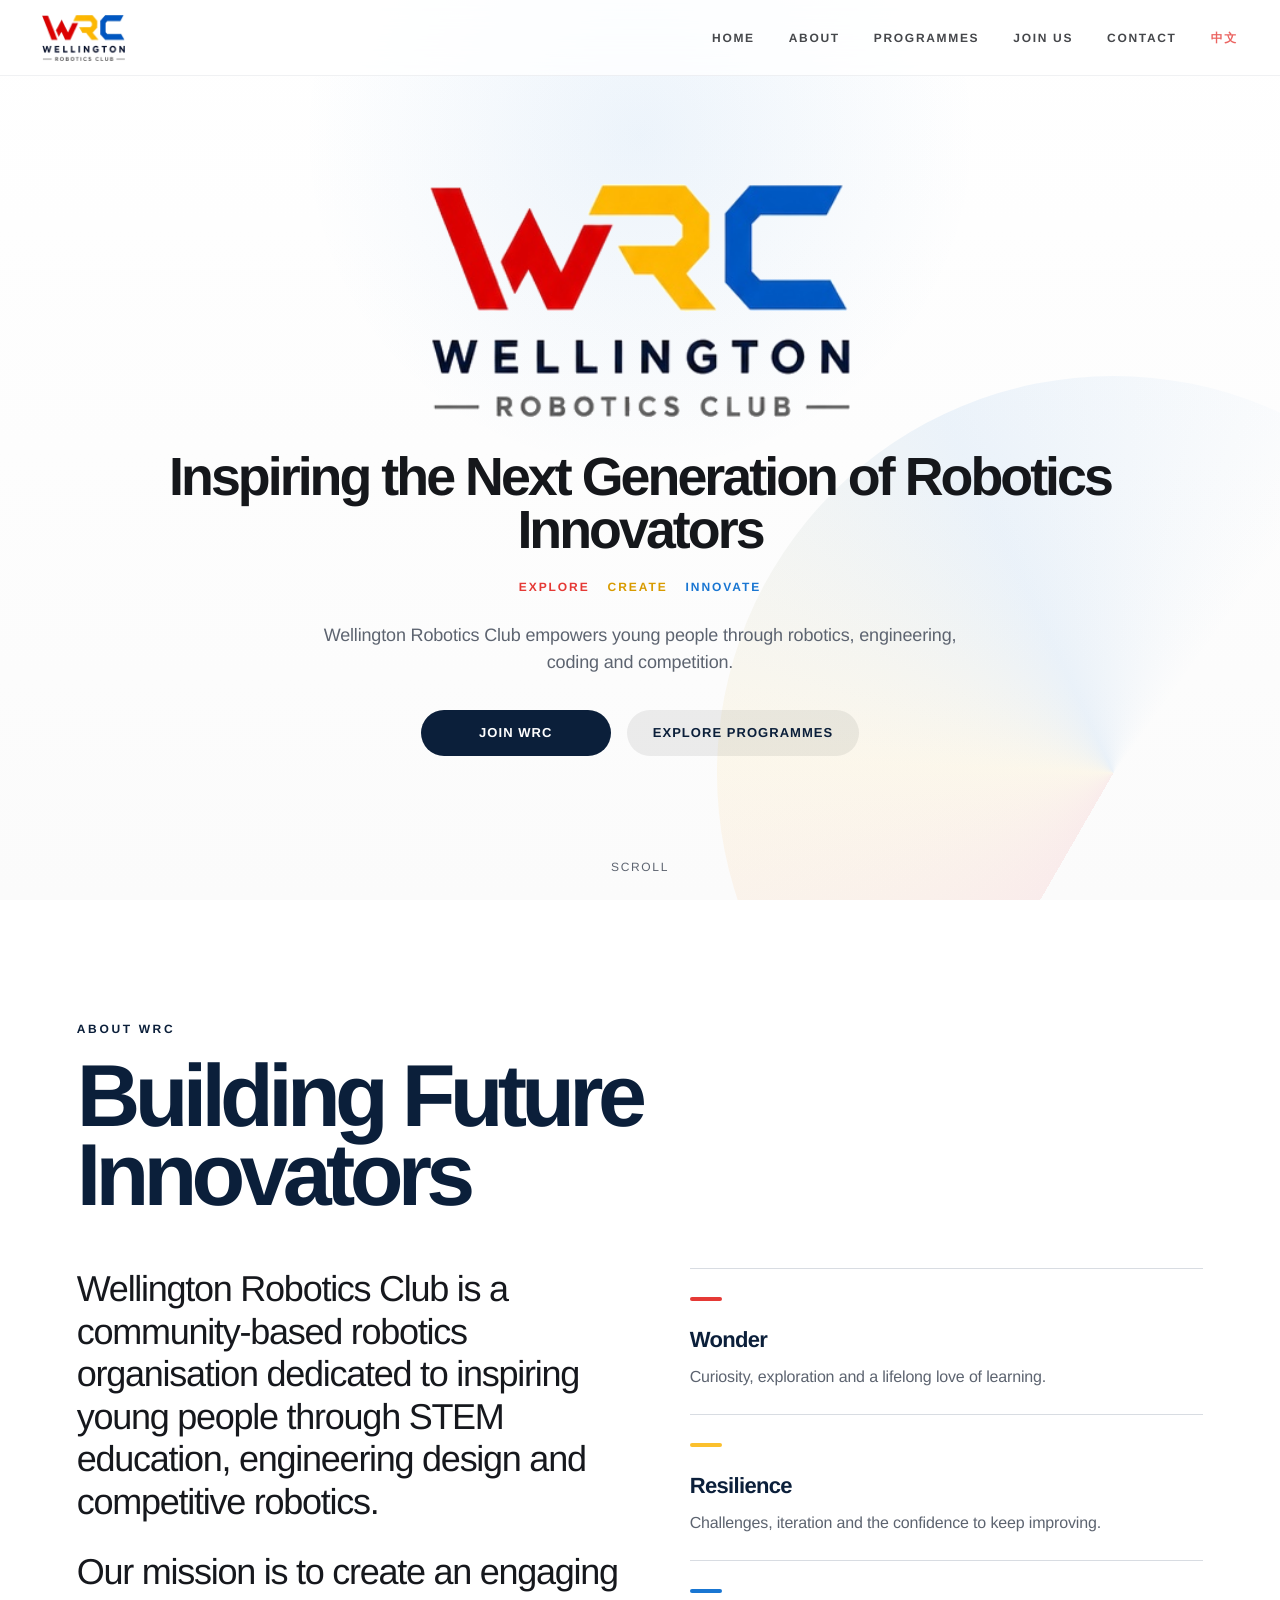
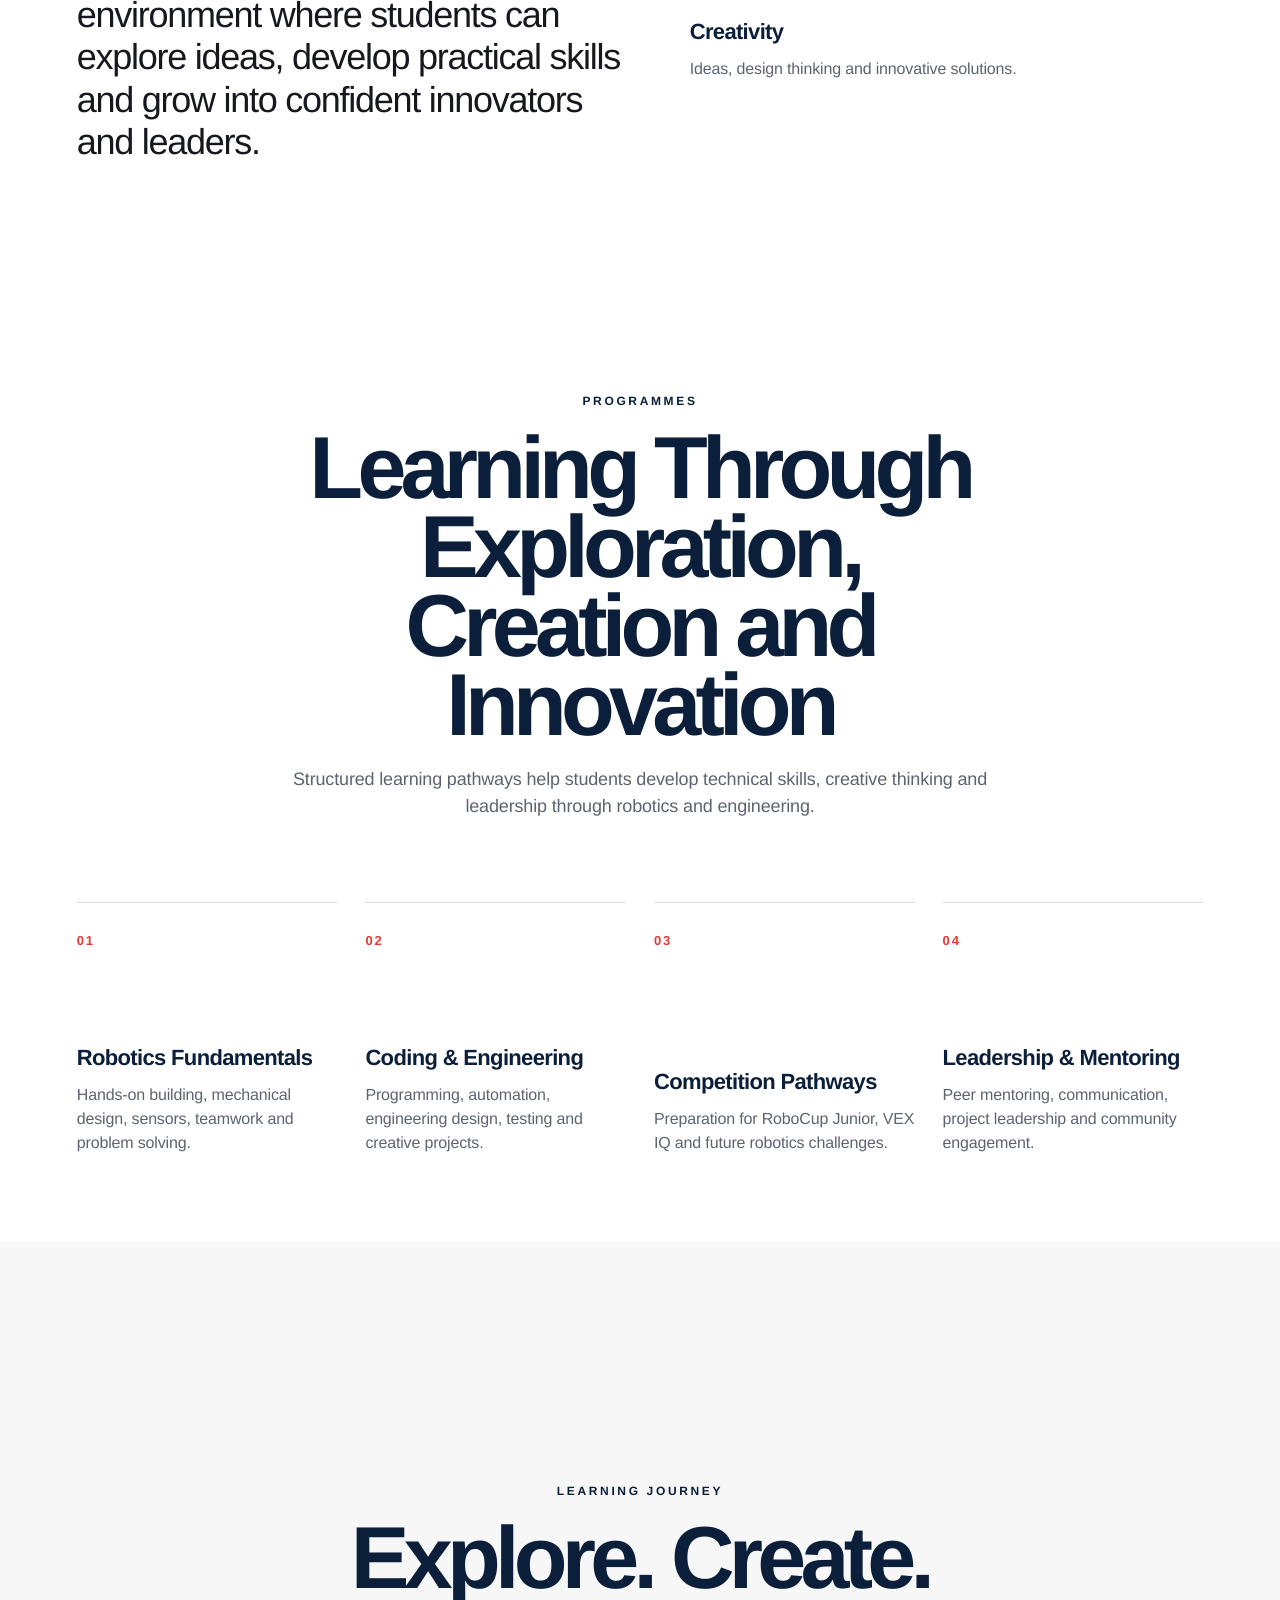
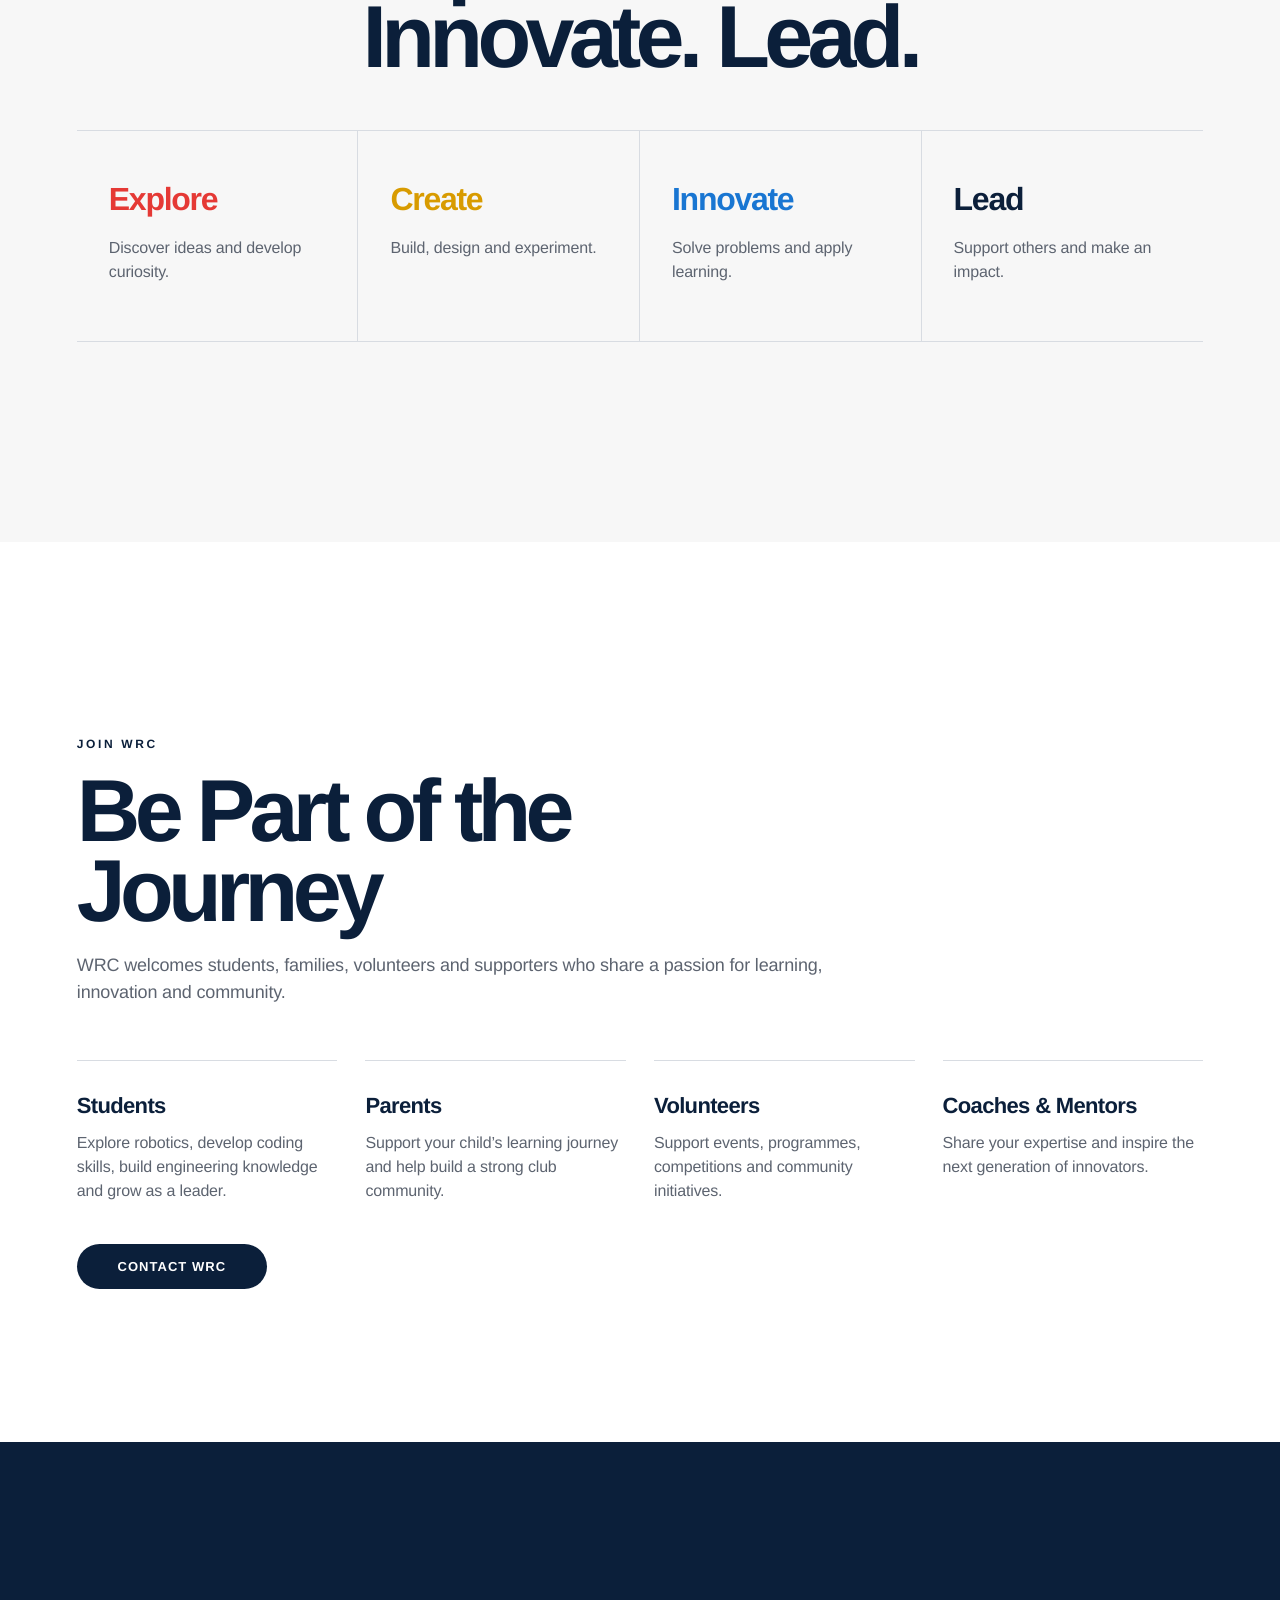
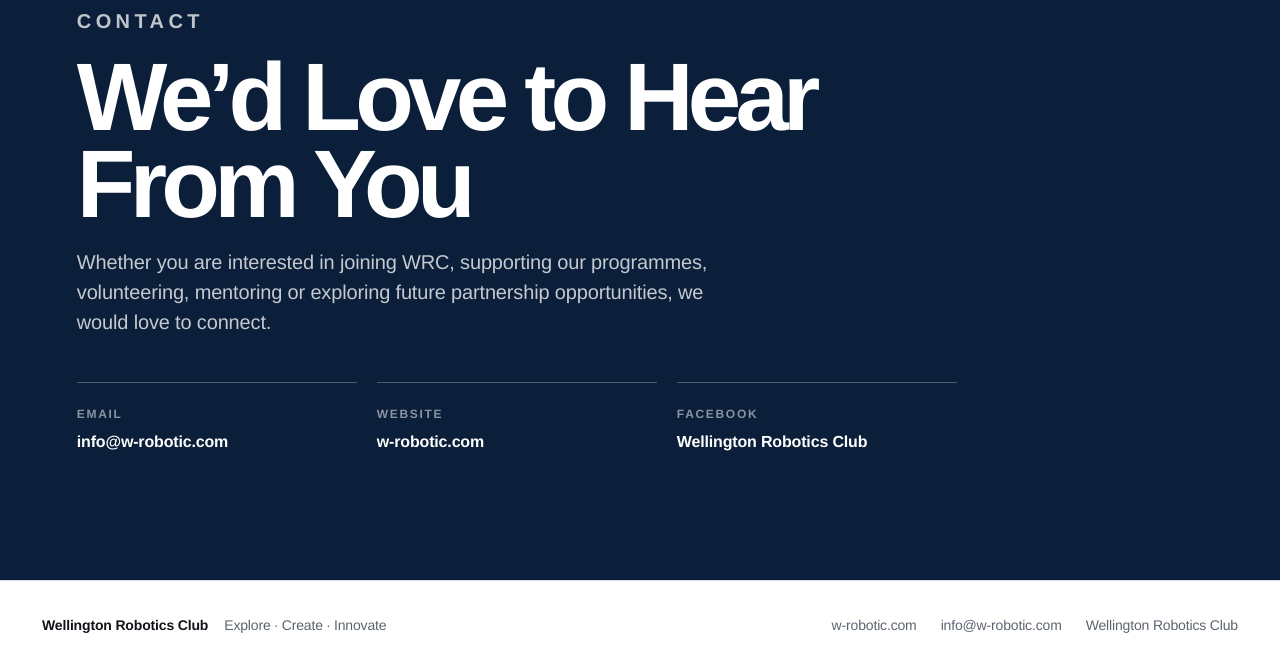
==== index.html @ f8b402cc "Add files via upload" ====
<!DOCTYPE html>
<html lang="en">
<head>
  <meta charset="UTF-8" />
  <meta name="viewport" content="width=device-width, initial-scale=1.0" />
  <title>Wellington Robotics Club | WRC</title>
  <meta name="description" content="Wellington Robotics Club empowers young people through robotics, engineering, coding and competition." />
  <link rel="icon" href="assets/favicon.svg" type="image/svg+xml" />
  <link rel="stylesheet" href="styles.css" />
</head>
<body>
  <header class="site-header" id="top">
    <a class="brand" href="#home" aria-label="Wellington Robotics Club home">
      <img src="assets/wrc-logo-transparent.png" alt="Wellington Robotics Club logo" />
    </a>

    <nav class="desktop-nav" aria-label="Main navigation">
      <a href="#home">Home</a>
      <a href="#about">About</a>
      <a href="#programmes">Programmes</a>
      <a href="#join">Join Us</a>
      <a href="#contact">Contact</a>
      <a class="lang-switch" href="./zh/index.html">中文</a>
    </nav>

    <button class="menu-button" aria-label="Open menu" aria-expanded="false">
      <span></span><span></span>
    </button>
  </header>

  <nav class="mobile-nav" aria-label="Mobile navigation">
    <a href="#home">Home</a>
    <a href="#about">About</a>
    <a href="#programmes">Programmes</a>
    <a href="#join">Join Us</a>
    <a href="#contact">Contact</a>
    <a class="lang-switch" href="./zh/index.html">中文</a>
  </nav>

  <main>
    <section class="hero section snap" id="home">
      <div class="hero-inner">
        <div class="hero-logo">
          <img src="assets/wrc-logo-transparent.png" alt="Wellington Robotics Club logo" />
        </div>
        <h2>Inspiring the Next Generation of Robotics Innovators</h2>
        <p class="slogan"><span>Explore</span><span>Create</span><span>Innovate</span></p>
        <p class="hero-copy">
          Wellington Robotics Club empowers young people through robotics, engineering,
          coding and competition.
        </p>
        <div class="actions">
          <a class="btn primary" href="#join">Join WRC</a>
          <a class="btn secondary" href="#programmes">Explore Programmes</a>
        </div>
      </div>
      <div class="scroll-cue">Scroll</div>
    </section>

    <section class="section split snap" id="about">
      <div class="section-heading">
        <p class="eyebrow">About WRC</p>
        <h2>Building Future Innovators</h2>
      </div>
      <div class="content-grid two">
        <div class="lead-card">
          <p>
            Wellington Robotics Club is a community-based robotics organisation dedicated
            to inspiring young people through STEM education, engineering design and
            competitive robotics.
          </p>
          <p>
            Our mission is to create an engaging environment where students can explore
            ideas, develop practical skills and grow into confident innovators and leaders.
          </p>
        </div>
        <div class="values-grid">
          <article>
            <span class="dot red"></span>
            <h3>Wonder</h3>
            <p>Curiosity, exploration and a lifelong love of learning.</p>
          </article>
          <article>
            <span class="dot gold"></span>
            <h3>Resilience</h3>
            <p>Challenges, iteration and the confidence to keep improving.</p>
          </article>
          <article>
            <span class="dot blue"></span>
            <h3>Creativity</h3>
            <p>Ideas, design thinking and innovative solutions.</p>
          </article>
        </div>
      </div>
    </section>

    <section class="section snap" id="programmes">
      <div class="section-heading center">
        <p class="eyebrow">Programmes</p>
        <h2>Learning Through Exploration, Creation and Innovation</h2>
        <p class="section-copy">
          Structured learning pathways help students develop technical skills, creative thinking
          and leadership through robotics and engineering.
        </p>
      </div>

      <div class="programme-grid">
        <article class="programme-card">
          <span class="number">01</span>
          <h3>Robotics Fundamentals</h3>
          <p>Hands-on building, mechanical design, sensors, teamwork and problem solving.</p>
        </article>
        <article class="programme-card">
          <span class="number">02</span>
          <h3>Coding & Engineering</h3>
          <p>Programming, automation, engineering design, testing and creative projects.</p>
        </article>
        <article class="programme-card">
          <span class="number">03</span>
          <h3>Competition Pathways</h3>
          <p>Preparation for RoboCup Junior, VEX IQ and future robotics challenges.</p>
        </article>
        <article class="programme-card">
          <span class="number">04</span>
          <h3>Leadership & Mentoring</h3>
          <p>Peer mentoring, communication, project leadership and community engagement.</p>
        </article>
      </div>
    </section>

    <section class="section pathway snap">
      <div class="section-heading center">
        <p class="eyebrow">Learning Journey</p>
        <h2>Explore. Create. Innovate. Lead.</h2>
      </div>

      <div class="journey">
        <div>
          <strong>Explore</strong>
          <span>Discover ideas and develop curiosity.</span>
        </div>
        <div>
          <strong>Create</strong>
          <span>Build, design and experiment.</span>
        </div>
        <div>
          <strong>Innovate</strong>
          <span>Solve problems and apply learning.</span>
        </div>
        <div>
          <strong>Lead</strong>
          <span>Support others and make an impact.</span>
        </div>
      </div>
    </section>

    <section class="section join snap" id="join">
      <div class="section-heading">
        <p class="eyebrow">Join WRC</p>
        <h2>Be Part of the Journey</h2>
        <p class="section-copy">
          WRC welcomes students, families, volunteers and supporters who share a passion
          for learning, innovation and community.
        </p>
      </div>

      <div class="join-grid">
        <article>
          <h3>Students</h3>
          <p>Explore robotics, develop coding skills, build engineering knowledge and grow as a leader.</p>
        </article>
        <article>
          <h3>Parents</h3>
          <p>Support your child’s learning journey and help build a strong club community.</p>
        </article>
        <article>
          <h3>Volunteers</h3>
          <p>Support events, programmes, competitions and community initiatives.</p>
        </article>
        <article>
          <h3>Coaches & Mentors</h3>
          <p>Share your expertise and inspire the next generation of innovators.</p>
        </article>
      </div>

      <div class="actions centered">
        <a class="btn primary" href="mailto:info@w-robotic.com?subject=Join%20Wellington%20Robotics%20Club">Contact WRC</a>
      </div>
    </section>

    <section class="section contact snap" id="contact">
      <div class="contact-panel">
        <p class="eyebrow">Contact</p>
        <h2>We’d Love to Hear From You</h2>
        <p>
          Whether you are interested in joining WRC, supporting our programmes, volunteering,
          mentoring or exploring future partnership opportunities, we would love to connect.
        </p>

        <div class="contact-links">
          <a href="mailto:info@w-robotic.com">
            <span>Email</span>
            info@w-robotic.com
          </a>
          <a href="https://w-robotic.com">
            <span>Website</span>
            w-robotic.com
          </a>
          <a href="#" aria-label="Wellington Robotics Club Facebook">
            <span>Facebook</span>
            Wellington Robotics Club
          </a>
        </div>
      </div>
    </section>
  </main>

  <footer class="site-footer">
    <div>
      <strong>Wellington Robotics Club</strong>
      <span>Explore · Create · Innovate</span>
    </div>
    <div class="footer-links">
      <a href="https://w-robotic.com">w-robotic.com</a>
      <a href="mailto:info@w-robotic.com">info@w-robotic.com</a>
      <a href="#">Wellington Robotics Club</a>
    </div>
  </footer>

  <script src="script.js"></script>
</body>
</html>
---- styles.css ----
:root{
  --red:#E53935;
  --gold:#FBC02D;
  --blue:#1976D2;
  --navy:#0B1F3A;
  --grey:#f5f5f5;
  --text:#111318;
  --muted:#5d6470;
  --line:#d8dce2;
}

*{box-sizing:border-box}
html{scroll-behavior:smooth}
body{
  margin:0;
  font-family:"SF Pro Display","SF Pro Text","Avenir Next","Helvetica Neue",Inter,-apple-system,BlinkMacSystemFont,"Segoe UI",Arial,sans-serif;
  color:var(--text);
  background:#fff;
  line-height:1.5;
  font-weight:400;
  letter-spacing:-0.01em;
  -webkit-font-smoothing:antialiased;
  text-rendering:geometricPrecision;
}

a{color:inherit;text-decoration:none}
.site-header{
  position:fixed;
  top:0;left:0;right:0;
  z-index:50;
  height:76px;
  display:flex;
  align-items:center;
  justify-content:space-between;
  padding:18px 42px;
  background:rgba(255,255,255,.76);
  backdrop-filter:blur(18px);
  border-bottom:1px solid rgba(11,31,58,.06);
}

.brand img{
  height:46px;
  width:auto;
  display:block;
}

.desktop-nav{
  display:flex;
  gap:34px;
  font-size:12px;
  letter-spacing:.14em;
  text-transform:uppercase;
  font-weight:700;
}
.desktop-nav a{
  opacity:.78;
  transition:opacity .2s ease;
}
.desktop-nav a:hover{opacity:1}

.menu-button{
  display:none;
  width:34px;height:28px;
  border:0;background:transparent;
  position:relative;
}
.menu-button span{
  display:block;
  height:2px;background:var(--navy);
  margin:7px 0;
}

.mobile-nav{
  position:fixed;
  inset:76px 0 auto 0;
  z-index:40;
  background:rgba(255,255,255,.96);
  backdrop-filter:blur(18px);
  display:none;
  flex-direction:column;
  padding:24px 42px 32px;
  border-bottom:1px solid var(--line);
}
.mobile-nav.open{display:flex}
.mobile-nav a{
  padding:14px 0;
  font-size:14px;
  text-transform:uppercase;
  letter-spacing:.08em;
  font-weight:700;
}

.section{
  min-height:100vh;
  padding:120px clamp(24px,6vw,88px) 80px;
  display:flex;
  flex-direction:column;
  justify-content:center;
  position:relative;
  overflow:hidden;
}
.snap{scroll-margin-top:72px}

.hero{
  text-align:center;
  background:
    radial-gradient(circle at 50% 15%, rgba(25,118,210,.08), transparent 34%),
    linear-gradient(180deg,#fff 0%,#fbfbfb 100%);
}
.hero:after{
  content:"";
  position:absolute;
  right:-18vw;
  bottom:-30vh;
  width:62vw;
  height:62vw;
  border-radius:50%;
  background:conic-gradient(from 210deg, var(--red), var(--gold), var(--blue), transparent 52%);
  opacity:.08;
  pointer-events:none;
}
.hero-inner{
  max-width:980px;
  margin:0 auto;
  position:relative;
  z-index:1;
}

.hero-logo{
  display:flex;
  justify-content:center;
  align-items:center;
  margin:0 auto 34px;
}
.hero-logo img{
  width:min(420px,78vw);
  height:auto;
  display:block;
}

.eyebrow{
  margin:0 0 18px;
  color:var(--navy);
  text-transform:uppercase;
  letter-spacing:.22em;
  font-size:12px;
  font-weight:700;
}
h1{
  margin:0;
  font-size:clamp(84px,16vw,190px);
  line-height:.82;
  letter-spacing:-.07em;
  color:var(--navy);
  font-weight:800;
}
.hero h2{
  margin:0 auto 0;
  font-size:clamp(28px,4.2vw,58px);
  line-height:.98;
  max-width:980px;
  letter-spacing:-.055em;
  color:#15171b;
  font-weight:760;
}
.slogan{
  display:flex;
  justify-content:center;
  gap:18px;
  margin:22px 0 0;
  text-transform:uppercase;
  letter-spacing:.16em;
  font-weight:760;
  font-size:12px;
}
.slogan span:nth-child(1){color:var(--red)}
.slogan span:nth-child(2){color:#d89b00}
.slogan span:nth-child(3){color:var(--blue)}
.hero-copy{
  max-width:670px;
  margin:26px auto 0;
  color:var(--muted);
  font-size:18px;
}
.actions{
  margin-top:34px;
  display:flex;
  gap:16px;
  justify-content:center;
  flex-wrap:wrap;
}
.btn{
  display:inline-flex;
  align-items:center;
  justify-content:center;
  min-width:190px;
  padding:13px 26px;
  border-radius:999px;
  font-size:13px;
  letter-spacing:.08em;
  text-transform:uppercase;
  font-weight:700;
  transition:transform .2s ease, background .2s ease, color .2s ease;
}
.btn:hover{transform:translateY(-2px)}
.btn.primary{
  background:var(--navy);
  color:#fff;
}
.btn.secondary{
  background:rgba(17,19,24,.07);
  color:var(--navy);
}
.scroll-cue{
  position:absolute;
  left:50%;
  bottom:24px;
  transform:translateX(-50%);
  color:var(--muted);
  font-size:12px;
  letter-spacing:.14em;
  text-transform:uppercase;
}

.section-heading{
  max-width:760px;
  margin-bottom:54px;
}
.section-heading.center{
  margin-left:auto;margin-right:auto;
  text-align:center;
}
.section-heading h2{
  margin:0;
  color:var(--navy);
  font-size:clamp(42px,7vw,88px);
  line-height:.9;
  letter-spacing:-.065em;
  font-weight:760;
}
.section-copy{
  margin:22px 0 0;
  color:var(--muted);
  font-size:18px;
  max-width:760px;
}
.content-grid.two{
  display:grid;
  grid-template-columns:1.1fr 1fr;
  gap:48px;
  align-items:start;
}
.lead-card{
  font-size:clamp(22px,3vw,36px);
  line-height:1.18;
  letter-spacing:-.035em;
  color:#16181d;
}
.lead-card p{margin:0 0 28px}
.values-grid{
  display:grid;
  gap:18px;
}
.values-grid article,
.programme-card,
.join-grid article{
  border-top:1px solid var(--line);
  padding:28px 0 6px;
}
.dot{
  display:block;
  width:32px;height:4px;
  margin-bottom:22px;
  border-radius:999px;
}
.dot.red{background:var(--red)}
.dot.gold{background:var(--gold)}
.dot.blue{background:var(--blue)}
h3{
  margin:0 0 10px;
  color:var(--navy);
  font-size:22px;
  letter-spacing:-.03em;
  font-weight:760;
}
.values-grid p,
.programme-card p,
.join-grid p{
  color:var(--muted);
  margin:0;
}

.programme-grid{
  display:grid;
  grid-template-columns:repeat(4,1fr);
  gap:28px;
  margin-top:28px;
}
.programme-card{
  min-height:260px;
  display:flex;
  flex-direction:column;
  justify-content:flex-end;
}
.number{
  color:var(--red);
  font-size:13px;
  font-weight:800;
  letter-spacing:.14em;
  margin-bottom:auto;
}

.pathway{
  background:#f7f7f7;
}
.journey{
  display:grid;
  grid-template-columns:repeat(4,1fr);
  gap:0;
  border-top:1px solid var(--line);
  border-bottom:1px solid var(--line);
}
.journey div{
  padding:44px 32px;
  min-height:210px;
  border-right:1px solid var(--line);
}
.journey div:last-child{border-right:0}
.journey strong{
  display:block;
  color:var(--navy);
  font-size:32px;
  letter-spacing:-.04em;
  margin-bottom:14px;
}
.journey div:nth-child(1) strong{color:var(--red)}
.journey div:nth-child(2) strong{color:#d89b00}
.journey div:nth-child(3) strong{color:var(--blue)}
.journey span{color:var(--muted)}

.join-grid{
  display:grid;
  grid-template-columns:repeat(4,1fr);
  gap:28px;
}
.centered{justify-content:flex-start}

.contact{
  background:var(--navy);
  color:#fff;
  min-height:82vh;
}
/* contact background decoration removed */

.contact-panel{
  max-width:880px;
  position:relative;
  z-index:1;
}
.contact .eyebrow{color:#fff;opacity:.74}
.contact h2{
  margin:0;
  font-size:clamp(46px,8vw,96px);
  line-height:.9;
  letter-spacing:-.06em;
}
.contact p{
  color:rgba(255,255,255,.76);
  font-size:20px;
  max-width:680px;
}
.contact-links{
  display:grid;
  grid-template-columns:repeat(3,1fr);
  gap:20px;
  margin-top:44px;
}
.contact-links a{
  border-top:1px solid rgba(255,255,255,.28);
  padding-top:22px;
  color:#fff;
  font-weight:700;
}
.contact-links span{
  display:block;
  color:rgba(255,255,255,.52);
  font-size:12px;
  text-transform:uppercase;
  letter-spacing:.14em;
  margin-bottom:8px;
}

.site-footer{
  display:flex;
  justify-content:space-between;
  gap:32px;
  padding:34px 42px;
  border-top:1px solid var(--line);
  background:#fff;
  font-size:14px;
}
.site-footer div:first-child{
  display:flex;
  gap:16px;
  align-items:center;
}
.site-footer span{color:var(--muted)}
.footer-links{
  display:flex;
  gap:24px;
  flex-wrap:wrap;
  color:var(--muted);
}

@media (max-width: 980px){
  .desktop-nav{display:none}
  .menu-button{display:block}
  .site-header{padding:16px 24px}
  .brand img{height:40px}
  .section{padding:110px 24px 70px}
  .content-grid.two,
  .programme-grid,
  .journey,
  .join-grid,
  .contact-links{
    grid-template-columns:1fr;
  }
  .programme-card{min-height:auto}
  .journey div{border-right:0;border-bottom:1px solid var(--line)}
  .journey div:last-child{border-bottom:0}
  .site-footer{
    flex-direction:column;
    padding:28px 24px;
  }
  .site-footer div:first-child{
    flex-direction:column;
    align-items:flex-start;
  }
}

@media (prefers-reduced-motion: reduce){
  html{scroll-behavior:auto}
  .btn{transition:none}
}

.lang-switch{
  color:var(--red)!important;
  font-weight:800!important;
}


html[lang="en"] body{
  font-family:"SF Pro Display","SF Pro Text","Avenir Next","Helvetica Neue",Inter,-apple-system,BlinkMacSystemFont,"Segoe UI",Arial,sans-serif;
}

html[lang="zh-CN"] body{
  font-family:"PingFang SC","SF Pro Display","SF Pro Text","Noto Sans SC","HarmonyOS Sans SC","Microsoft YaHei",-apple-system,BlinkMacSystemFont,"Segoe UI",sans-serif;
  letter-spacing:0;
  font-weight:400;
  -webkit-font-smoothing:antialiased;
  text-rendering:optimizeLegibility;
}

html[lang="zh-CN"] h1,
html[lang="zh-CN"] h2,
html[lang="zh-CN"] h3{
  font-family:"PingFang SC","SF Pro Display","Noto Sans SC","HarmonyOS Sans SC",sans-serif;
  font-weight:700;
  letter-spacing:-0.03em;
}

html[lang="zh-CN"] .eyebrow,
html[lang="zh-CN"] .desktop-nav,
html[lang="zh-CN"] .mobile-nav{
  font-weight:700;
  letter-spacing:0.08em;
}

html[lang="zh-CN"] .hero h2{
  font-weight:700;
  letter-spacing:-0.04em;
}



/* WRC Website v2.3 Chinese typography refinement */
html[lang="zh-CN"] .cn-nowrap{
  white-space:nowrap;
  display:inline-block;
}

html[lang="zh-CN"] h2{
  font-size:clamp(32px,4vw,60px);
  line-height:1.08;
}

html[lang="zh-CN"] .section-heading h2{
  max-width:none;
}

html[lang="zh-CN"] .hero h2{
  font-size:clamp(38px,5vw,68px);
  white-space:nowrap;
}

@media (max-width:768px){
  html[lang="zh-CN"] .hero h2{
    white-space:normal;
  }
  html[lang="zh-CN"] .cn-nowrap{
    white-space:normal;
  }
}
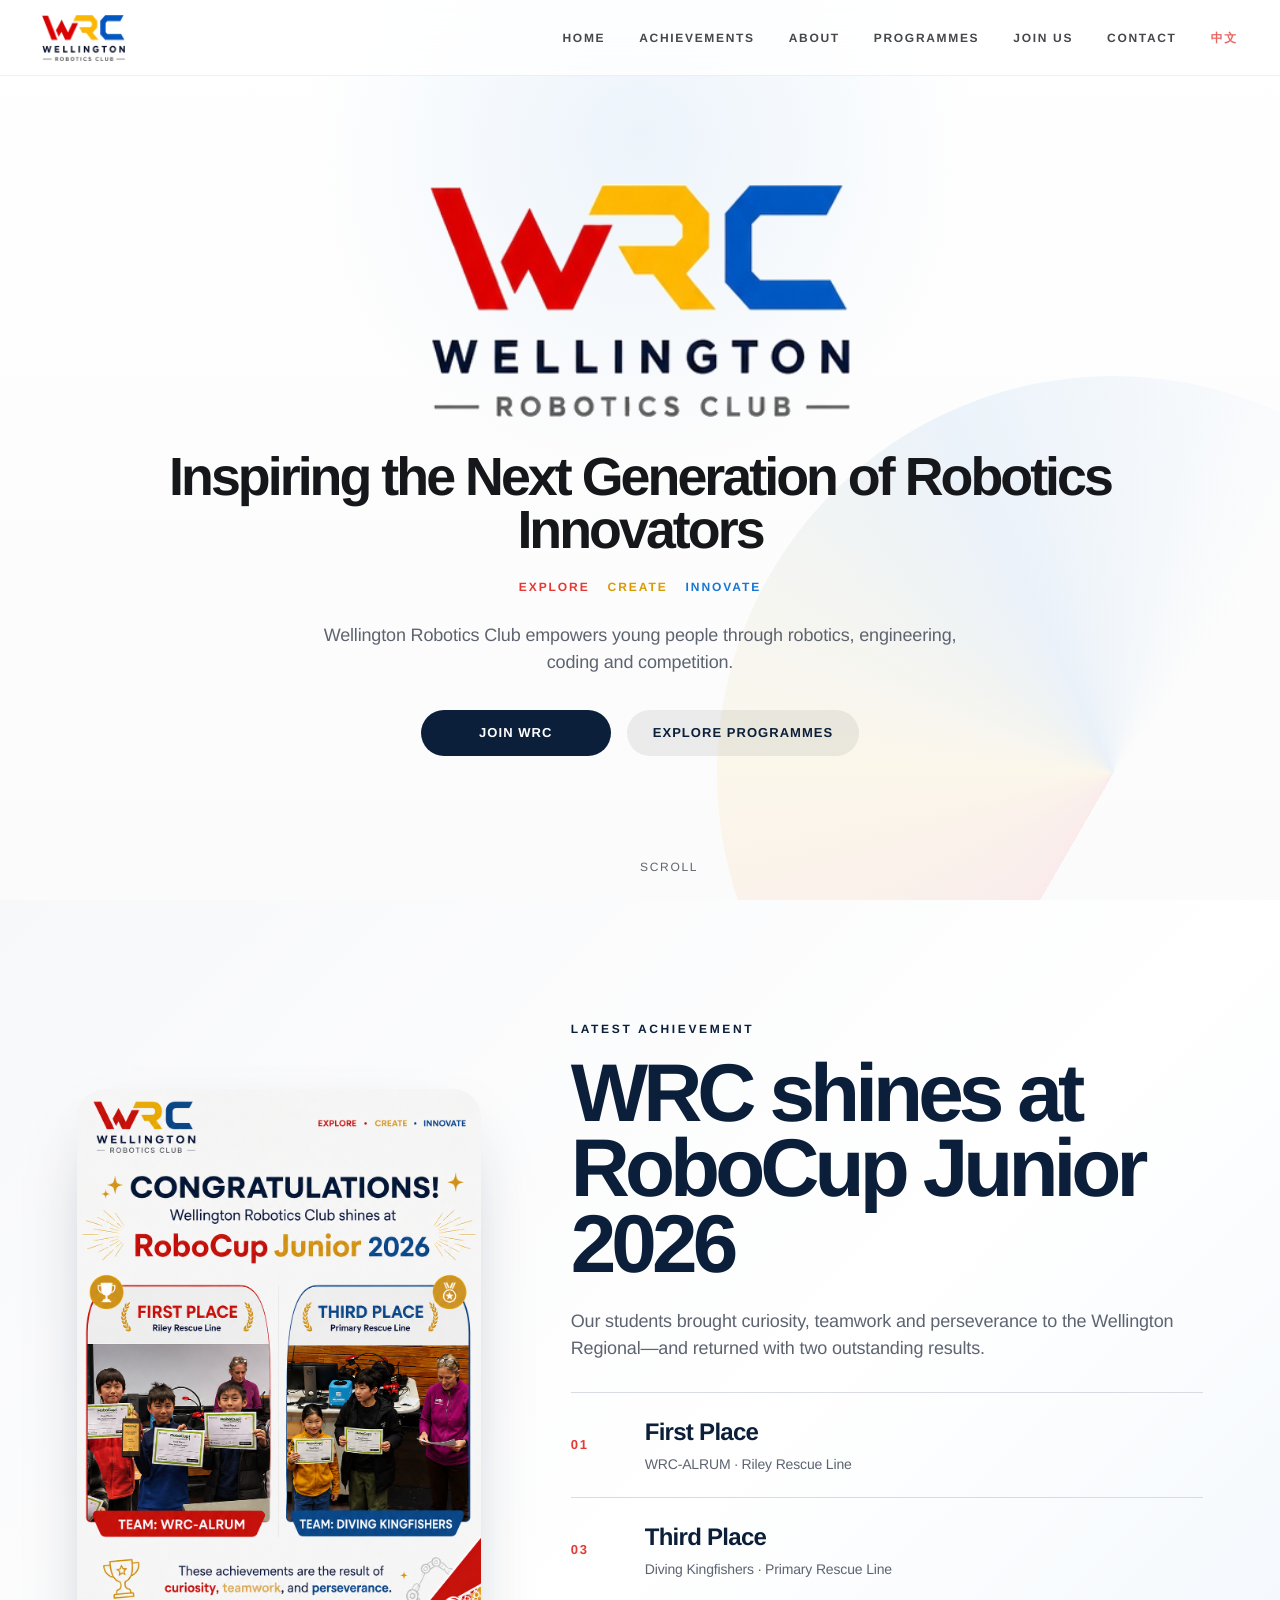
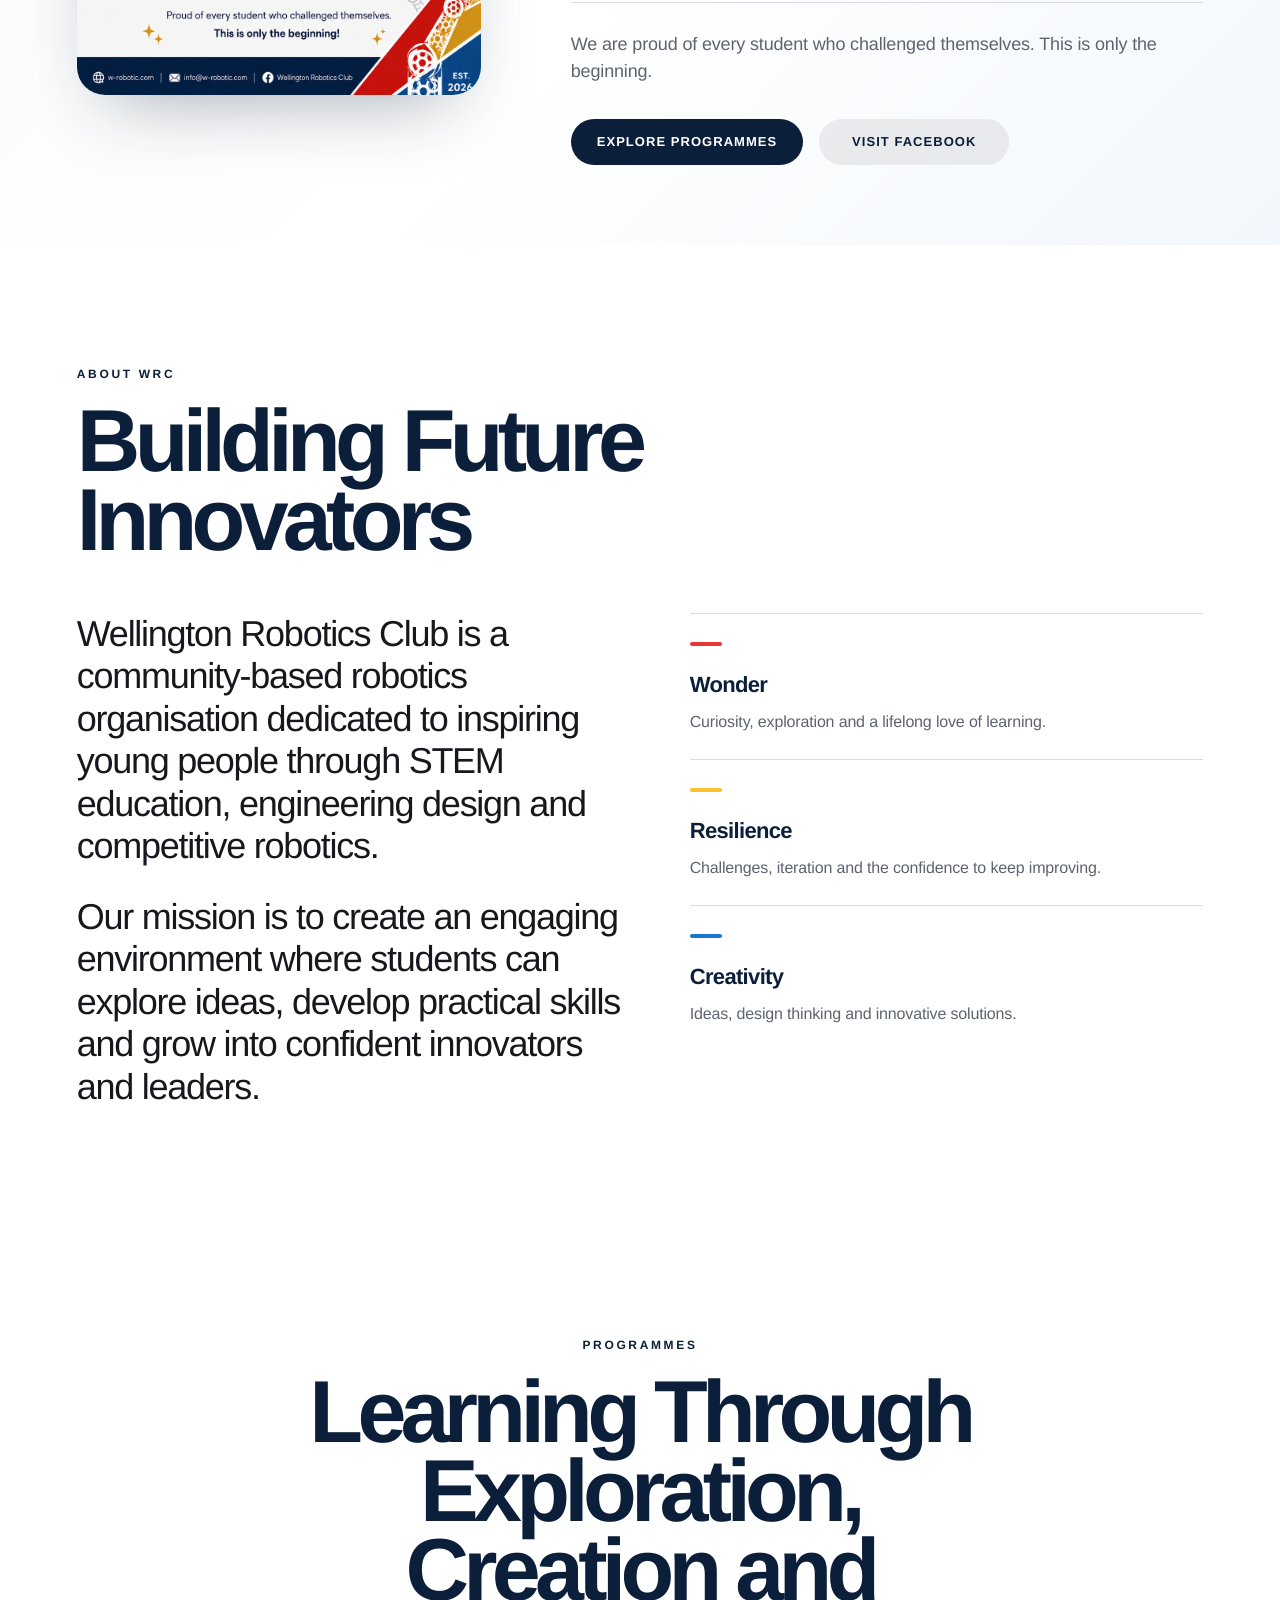
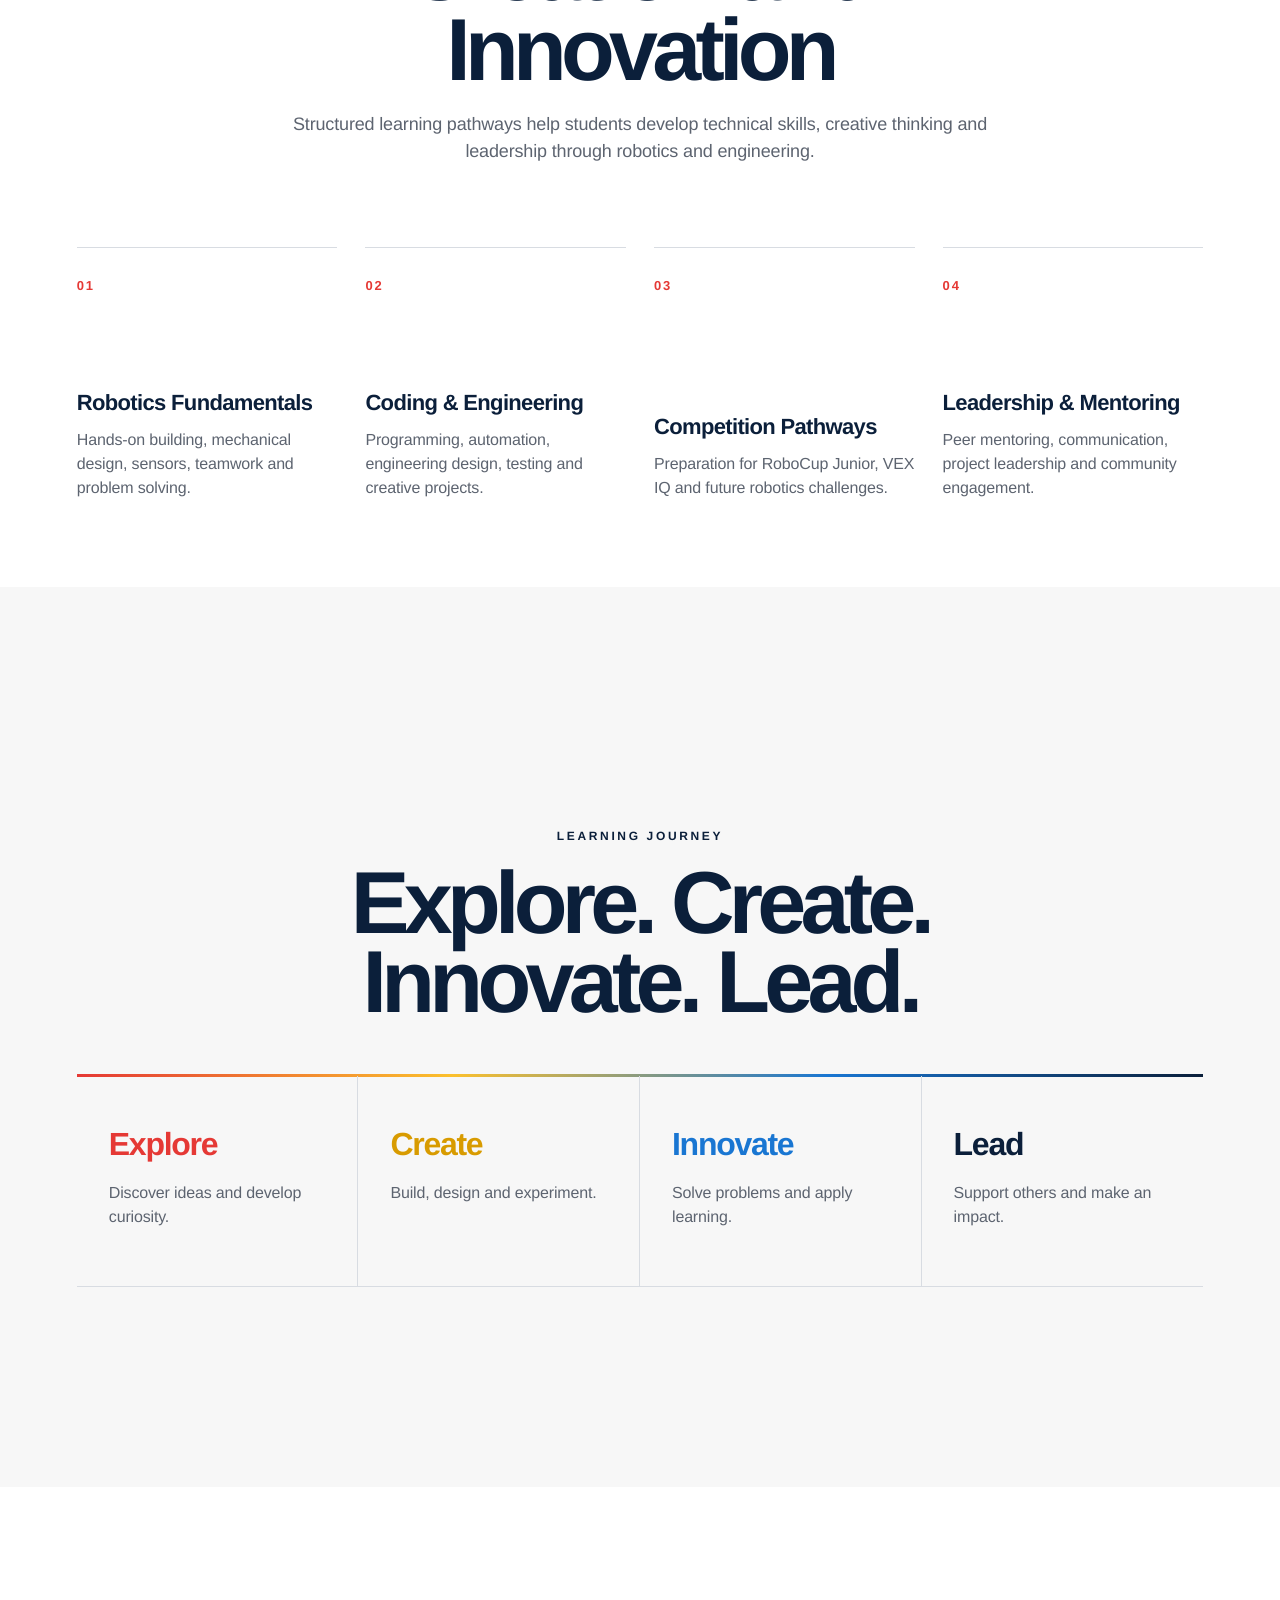
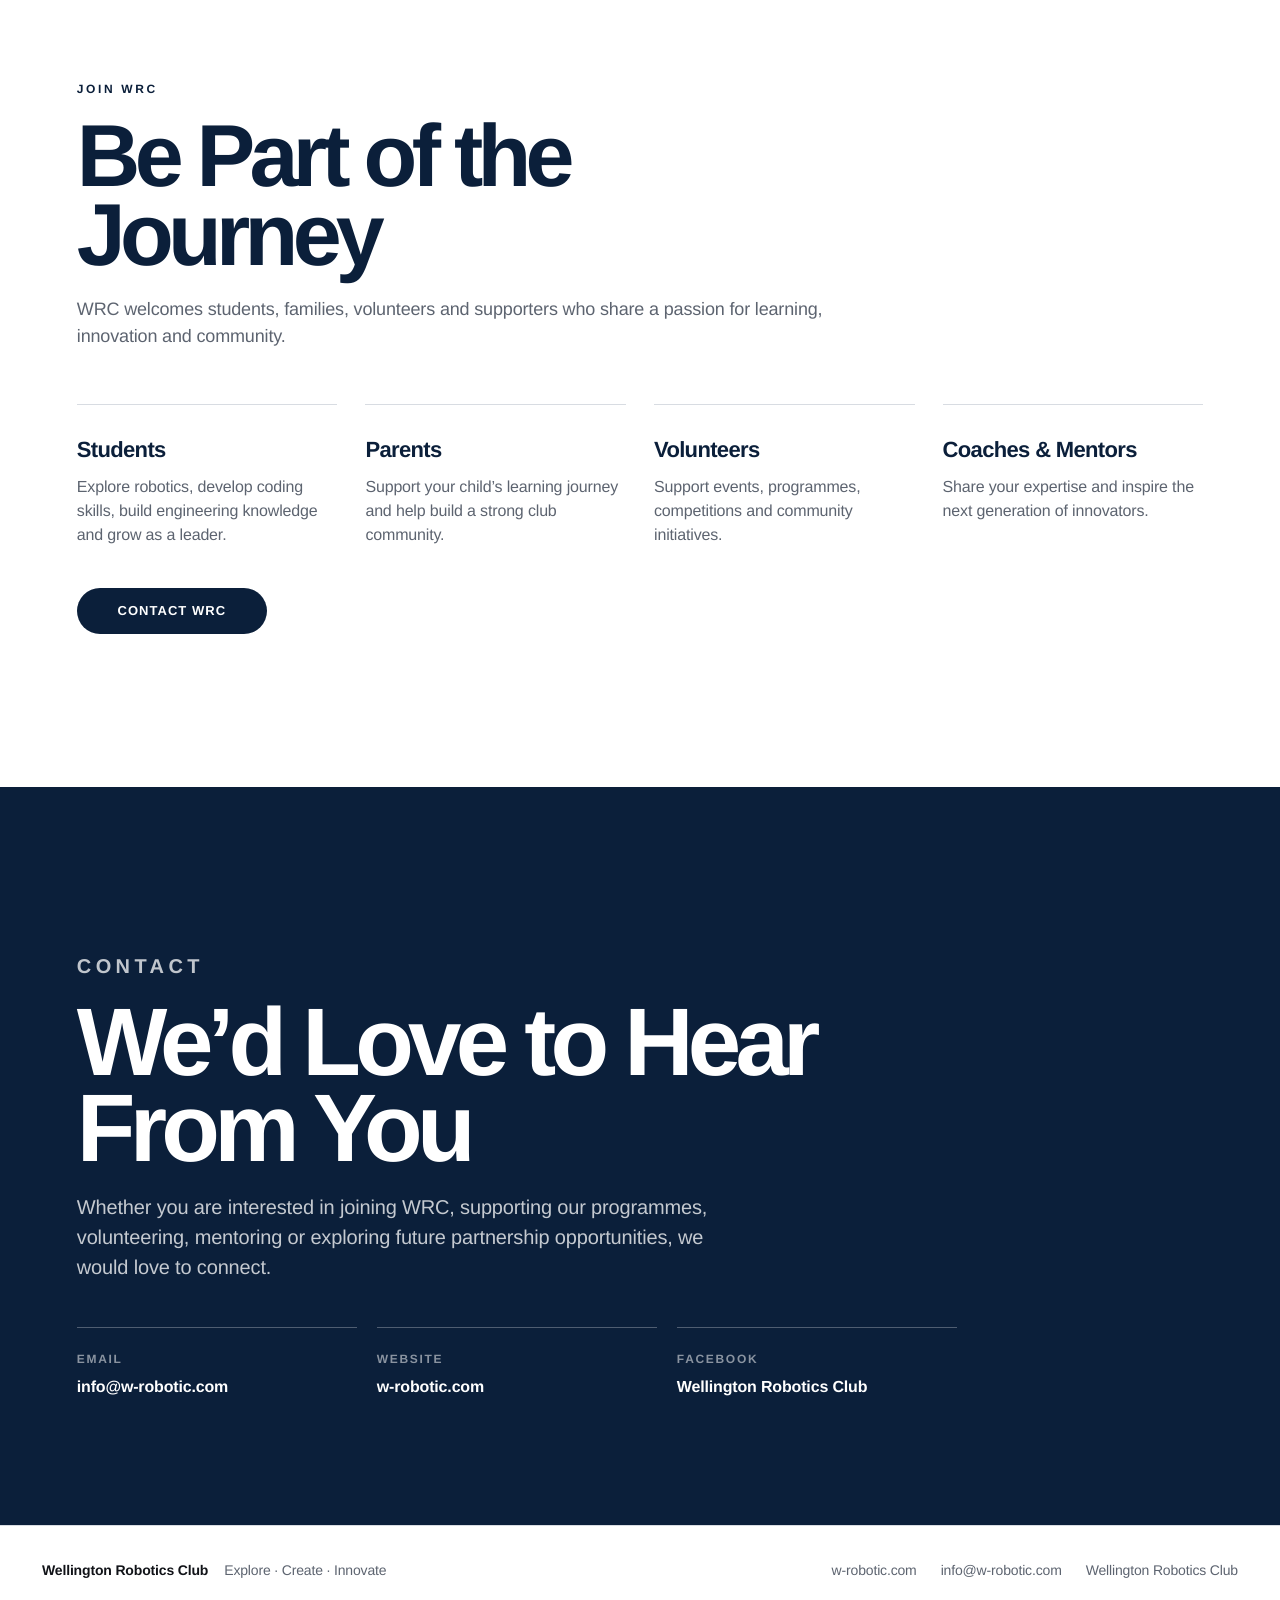
==== commit c799cac6: "Sync current Sites website" ====
--- a/index.html
+++ b/index.html
@@ -16,6 +16,7 @@
 
     <nav class="desktop-nav" aria-label="Main navigation">
       <a href="#home">Home</a>
+      <a href="#achievements">Achievements</a>
       <a href="#about">About</a>
       <a href="#programmes">Programmes</a>
       <a href="#join">Join Us</a>
@@ -30,6 +31,7 @@
 
   <nav class="mobile-nav" aria-label="Mobile navigation">
     <a href="#home">Home</a>
+    <a href="#achievements">Achievements</a>
     <a href="#about">About</a>
     <a href="#programmes">Programmes</a>
     <a href="#join">Join Us</a>
@@ -55,6 +57,34 @@
         </div>
       </div>
       <div class="scroll-cue">Scroll</div>
+    </section>
+
+    <section class="section achievement snap" id="achievements">
+      <div class="achievement-layout">
+        <a class="achievement-poster" href="assets/robocup-junior-2026-wellington-awards.png" target="_blank" rel="noopener" aria-label="Open the RoboCup Junior 2026 Wellington awards poster">
+          <img src="assets/robocup-junior-2026-wellington-awards.png" alt="Wellington Robotics Club RoboCup Junior 2026 results: WRC-ALRUM first place and Diving Kingfishers third place" loading="lazy" decoding="async" />
+        </a>
+        <div class="achievement-copy">
+          <p class="eyebrow">Latest Achievement</p>
+          <h2>WRC shines at RoboCup Junior 2026</h2>
+          <p class="achievement-intro">Our students brought curiosity, teamwork and perseverance to the Wellington Regional—and returned with two outstanding results.</p>
+          <div class="result-list">
+            <article>
+              <span>01</span>
+              <div><strong>First Place</strong><small>WRC-ALRUM · Riley Rescue Line</small></div>
+            </article>
+            <article>
+              <span>03</span>
+              <div><strong>Third Place</strong><small>Diving Kingfishers · Primary Rescue Line</small></div>
+            </article>
+          </div>
+          <p class="achievement-note">We are proud of every student who challenged themselves. This is only the beginning.</p>
+          <div class="actions achievement-actions">
+            <a class="btn primary" href="#programmes">Explore Programmes</a>
+            <a class="btn secondary" href="https://www.facebook.com/groups/1531132175208178">Visit Facebook</a>
+          </div>
+        </div>
+      </div>
     </section>
 
     <section class="section split snap" id="about">
@@ -206,7 +236,7 @@
             <span>Website</span>
             w-robotic.com
           </a>
-          <a href="#" aria-label="Wellington Robotics Club Facebook">
+          <a href="https://www.facebook.com/groups/1531132175208178" aria-label="Wellington Robotics Club Facebook">
             <span>Facebook</span>
             Wellington Robotics Club
           </a>
@@ -223,7 +253,7 @@
     <div class="footer-links">
       <a href="https://w-robotic.com">w-robotic.com</a>
       <a href="mailto:info@w-robotic.com">info@w-robotic.com</a>
-      <a href="#">Wellington Robotics Club</a>
+      <a href="https://www.facebook.com/groups/1531132175208178">Wellington Robotics Club</a>
     </div>
   </footer>
 
--- a/styles.css
+++ b/styles.css
@@ -36,6 +36,12 @@
   background:rgba(255,255,255,.76);
   backdrop-filter:blur(18px);
   border-bottom:1px solid rgba(11,31,58,.06);
+  transition:height .35s ease, background .35s ease, box-shadow .35s ease;
+}
+.site-header.scrolled{
+  height:66px;
+  background:rgba(255,255,255,.9);
+  box-shadow:0 12px 34px rgba(11,31,58,.08);
 }
 
 .brand img{
@@ -126,6 +132,56 @@
   z-index:1;
 }
 
+/* Motion enhancement: the page remains fully visible when JavaScript is unavailable. */
+.motion-ready .hero-logo,
+.motion-ready .hero h2,
+.motion-ready .hero .slogan span,
+.motion-ready .hero-copy,
+.motion-ready .hero .actions,
+.motion-ready .scroll-cue{
+  opacity:0;
+  transform:translateY(22px);
+}
+.motion-ready .hero.hero-loaded .hero-logo,
+.motion-ready .hero.hero-loaded h2,
+.motion-ready .hero.hero-loaded .slogan span,
+.motion-ready .hero.hero-loaded .hero-copy,
+.motion-ready .hero.hero-loaded .actions,
+.motion-ready .hero.hero-loaded .scroll-cue{
+  opacity:1;
+  transform:translateY(0);
+  transition:opacity .7s cubic-bezier(.2,.7,.2,1), transform .7s cubic-bezier(.2,.7,.2,1);
+}
+.motion-ready .hero.hero-loaded h2{transition-delay:.12s}
+.motion-ready .hero.hero-loaded .slogan span:nth-child(1){transition-delay:.24s}
+.motion-ready .hero.hero-loaded .slogan span:nth-child(2){transition-delay:.32s}
+.motion-ready .hero.hero-loaded .slogan span:nth-child(3){transition-delay:.4s}
+.motion-ready .hero.hero-loaded .hero-copy{transition-delay:.48s}
+.motion-ready .hero.hero-loaded .actions{transition-delay:.58s}
+.motion-ready .hero.hero-loaded .scroll-cue{transition-delay:.72s}
+
+.motion-ready .reveal{
+  opacity:0;
+  transform:translateY(28px);
+  transition:opacity .7s cubic-bezier(.2,.7,.2,1), transform .7s cubic-bezier(.2,.7,.2,1);
+}
+.motion-ready .reveal.is-visible{
+  opacity:1;
+  transform:translateY(0);
+}
+.motion-ready .reveal-group > *{
+  opacity:0;
+  transform:translateY(24px);
+  transition:opacity .62s ease, transform .62s cubic-bezier(.2,.7,.2,1);
+}
+.motion-ready .reveal-group.is-visible > *{
+  opacity:1;
+  transform:translateY(0);
+}
+.motion-ready .reveal-group.is-visible > *:nth-child(2){transition-delay:.08s}
+.motion-ready .reveal-group.is-visible > *:nth-child(3){transition-delay:.16s}
+.motion-ready .reveal-group.is-visible > *:nth-child(4){transition-delay:.24s}
+
 .hero-logo{
   display:flex;
   justify-content:center;
@@ -222,6 +278,82 @@
   text-transform:uppercase;
 }
 
+.achievement{
+  background:linear-gradient(135deg,#f7f8fa 0%,#fff 58%,rgba(25,118,210,.06) 100%);
+}
+.achievement-layout{
+  width:min(1180px,100%);
+  margin:0 auto;
+  display:grid;
+  grid-template-columns:minmax(280px,.78fr) minmax(360px,1.22fr);
+  gap:clamp(44px,7vw,96px);
+  align-items:center;
+}
+.achievement-poster{
+  display:block;
+  border-radius:28px;
+  overflow:hidden;
+  background:#fff;
+  box-shadow:0 32px 70px -30px rgba(11,31,58,.38);
+  transition:transform .35s ease, box-shadow .35s ease;
+}
+.achievement-poster:hover{
+  transform:translateY(-7px) rotate(-.35deg);
+  box-shadow:0 42px 82px -30px rgba(11,31,58,.48);
+}
+.achievement-poster img{
+  width:100%;
+  height:auto;
+  display:block;
+}
+.achievement-copy h2{
+  margin:0;
+  max-width:720px;
+  color:var(--navy);
+  font-size:clamp(44px,6.4vw,86px);
+  line-height:.92;
+  letter-spacing:-.06em;
+}
+.achievement-intro,
+.achievement-note{
+  max-width:680px;
+  color:var(--muted);
+  font-size:18px;
+}
+.achievement-intro{margin:26px 0 30px}
+.achievement-note{margin:28px 0 0}
+.result-list{
+  display:grid;
+  border-top:1px solid var(--line);
+}
+.result-list article{
+  display:grid;
+  grid-template-columns:54px 1fr;
+  gap:20px;
+  align-items:center;
+  padding:22px 0;
+  border-bottom:1px solid var(--line);
+}
+.result-list article > span{
+  color:var(--red);
+  font-size:13px;
+  font-weight:800;
+  letter-spacing:.14em;
+}
+.result-list strong,
+.result-list small{display:block}
+.result-list strong{
+  color:var(--navy);
+  font-size:24px;
+  letter-spacing:-.03em;
+}
+.result-list small{
+  margin-top:3px;
+  color:var(--muted);
+  font-size:14px;
+}
+.achievement-actions{justify-content:flex-start}
+
 .section-heading{
   max-width:760px;
   margin-bottom:54px;
@@ -266,6 +398,18 @@
 .join-grid article{
   border-top:1px solid var(--line);
   padding:28px 0 6px;
+}
+.values-grid article,
+.programme-card,
+.join-grid article{
+  transition:transform .3s ease, border-color .3s ease, box-shadow .3s ease;
+}
+.values-grid article:hover,
+.programme-card:hover,
+.join-grid article:hover{
+  transform:translateY(-6px);
+  border-color:rgba(25,118,210,.45);
+  box-shadow:0 20px 34px -28px rgba(11,31,58,.42);
 }
 .dot{
   display:block;
@@ -319,6 +463,22 @@
   gap:0;
   border-top:1px solid var(--line);
   border-bottom:1px solid var(--line);
+  position:relative;
+}
+.journey:before{
+  content:"";
+  position:absolute;
+  top:-2px;
+  left:0;
+  width:100%;
+  height:3px;
+  background:linear-gradient(90deg,var(--red),var(--gold),var(--blue),var(--navy));
+  transform:scaleX(0);
+  transform-origin:left;
+  transition:transform 1.15s cubic-bezier(.2,.7,.2,1);
+}
+.journey.is-visible:before{
+  transform:scaleX(1);
 }
 .journey div{
   padding:44px 32px;
@@ -419,6 +579,7 @@
   .brand img{height:40px}
   .section{padding:110px 24px 70px}
   .content-grid.two,
+  .achievement-layout,
   .programme-grid,
   .journey,
   .join-grid,
@@ -426,6 +587,8 @@
     grid-template-columns:1fr;
   }
   .programme-card{min-height:auto}
+  .achievement-layout{gap:46px}
+  .achievement-poster{max-width:560px;margin:0 auto}
   .journey div{border-right:0;border-bottom:1px solid var(--line)}
   .journey div:last-child{border-bottom:0}
   .site-footer{
@@ -440,7 +603,24 @@
 
 @media (prefers-reduced-motion: reduce){
   html{scroll-behavior:auto}
-  .btn{transition:none}
+  *,*::before,*::after{
+    animation-duration:.01ms!important;
+    animation-iteration-count:1!important;
+    transition-duration:.01ms!important;
+    scroll-behavior:auto!important;
+  }
+  .motion-ready .hero-logo,
+  .motion-ready .hero h2,
+  .motion-ready .hero .slogan span,
+  .motion-ready .hero-copy,
+  .motion-ready .hero .actions,
+  .motion-ready .scroll-cue,
+  .motion-ready .reveal,
+  .motion-ready .reveal-group > *{
+    opacity:1;
+    transform:none;
+  }
+  .journey:before{transform:scaleX(1)}
 }
 
 .lang-switch{
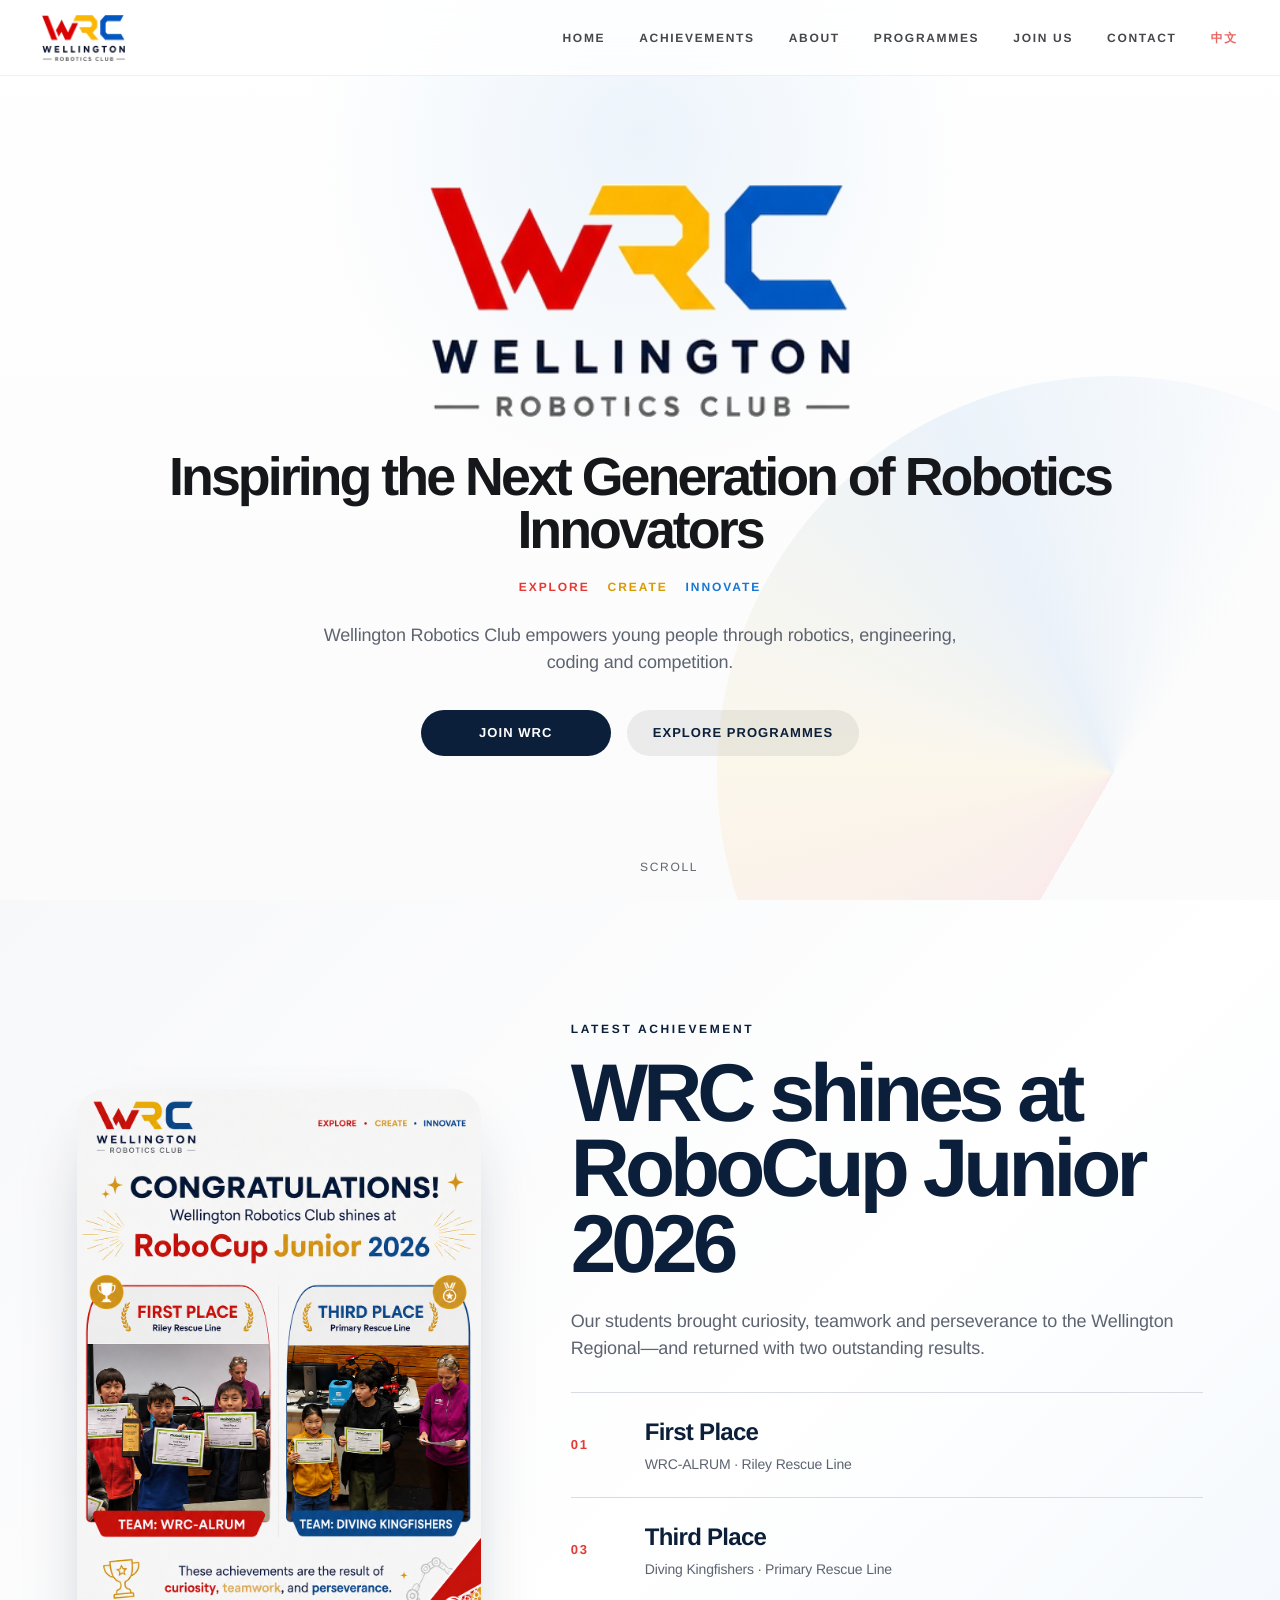
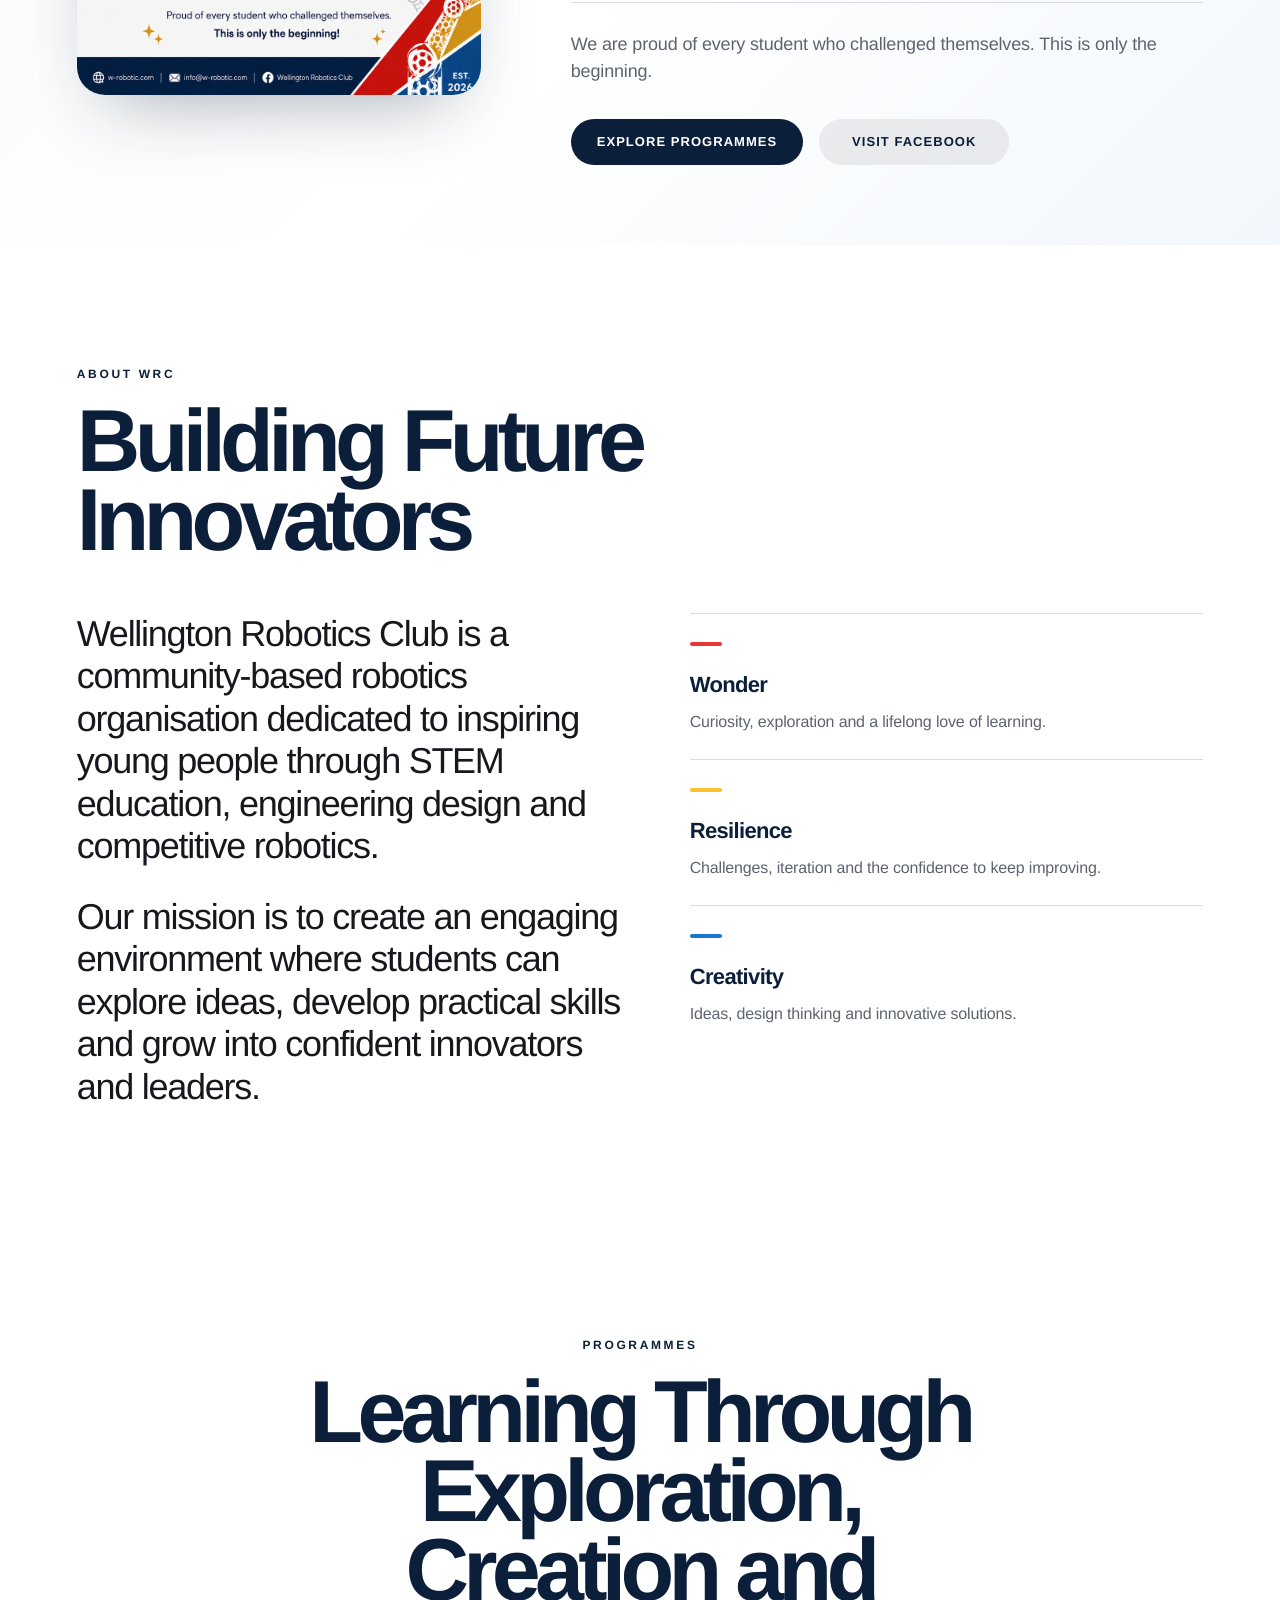
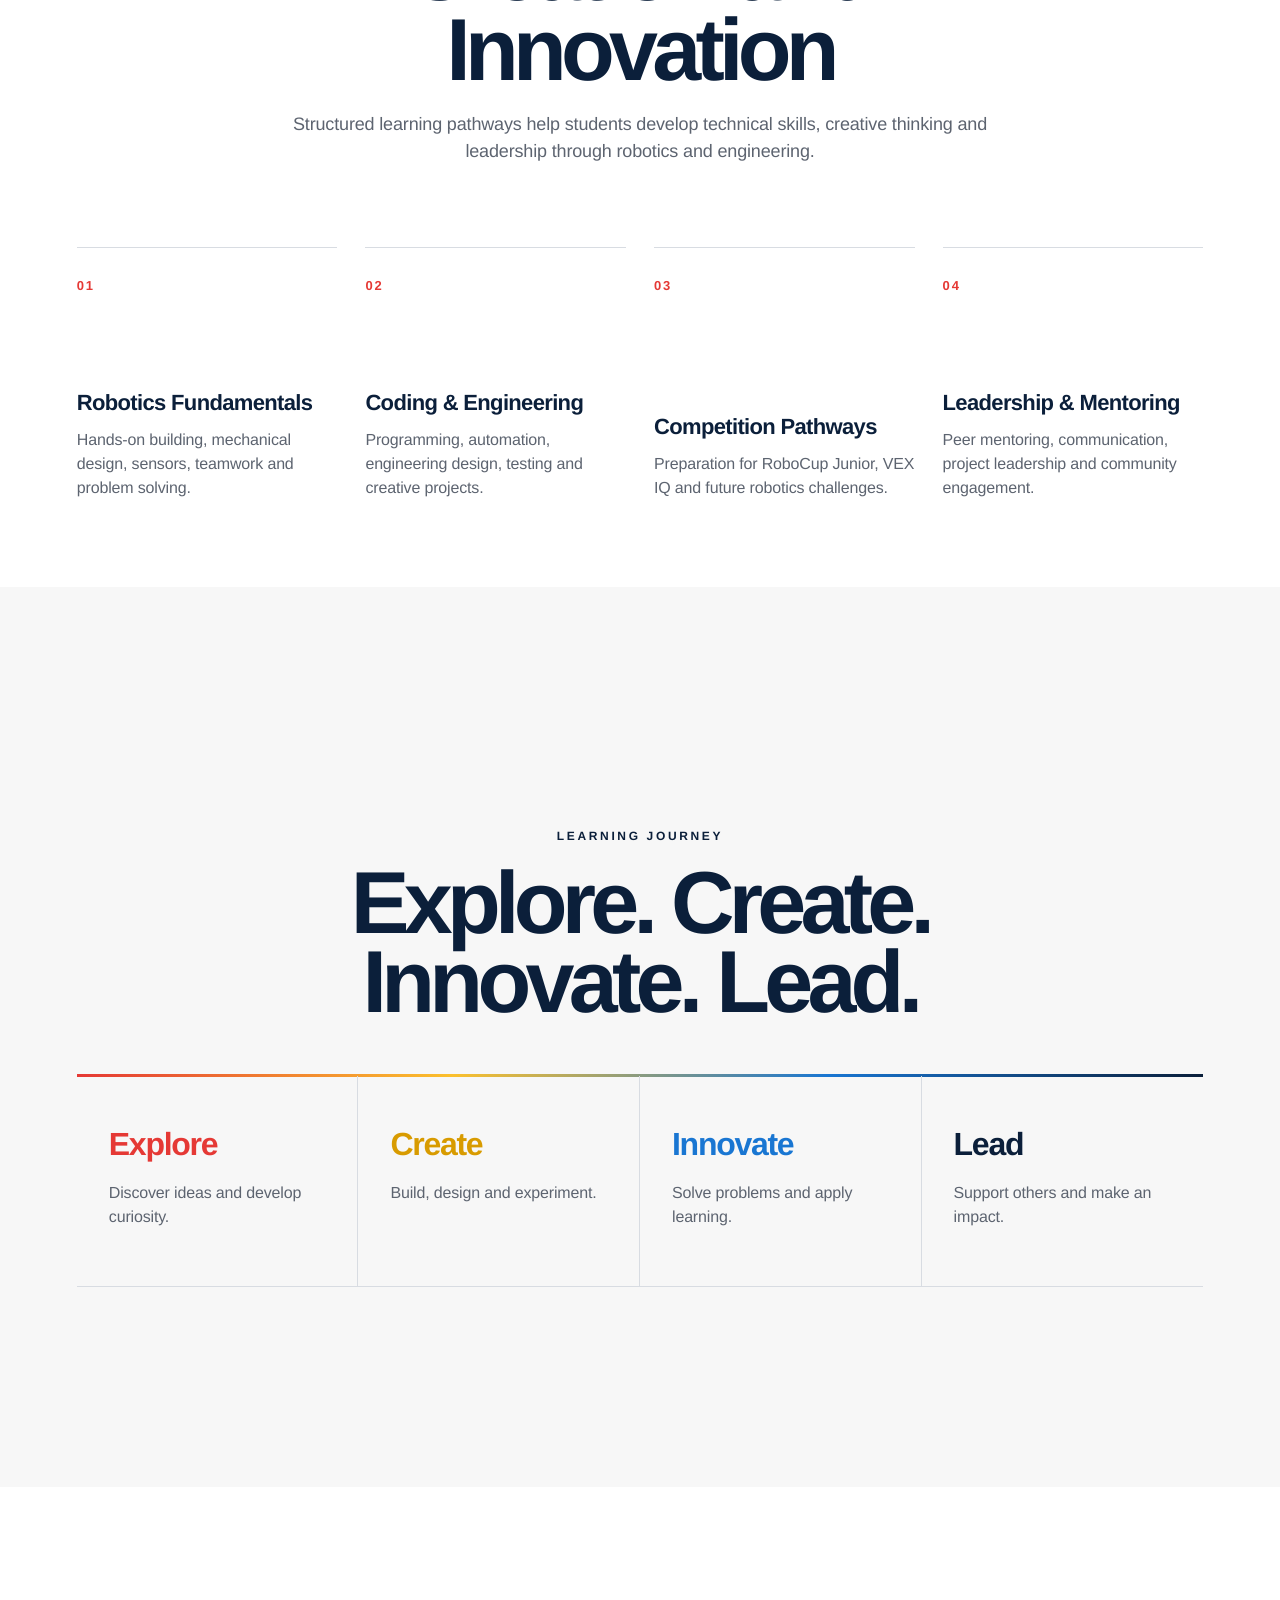
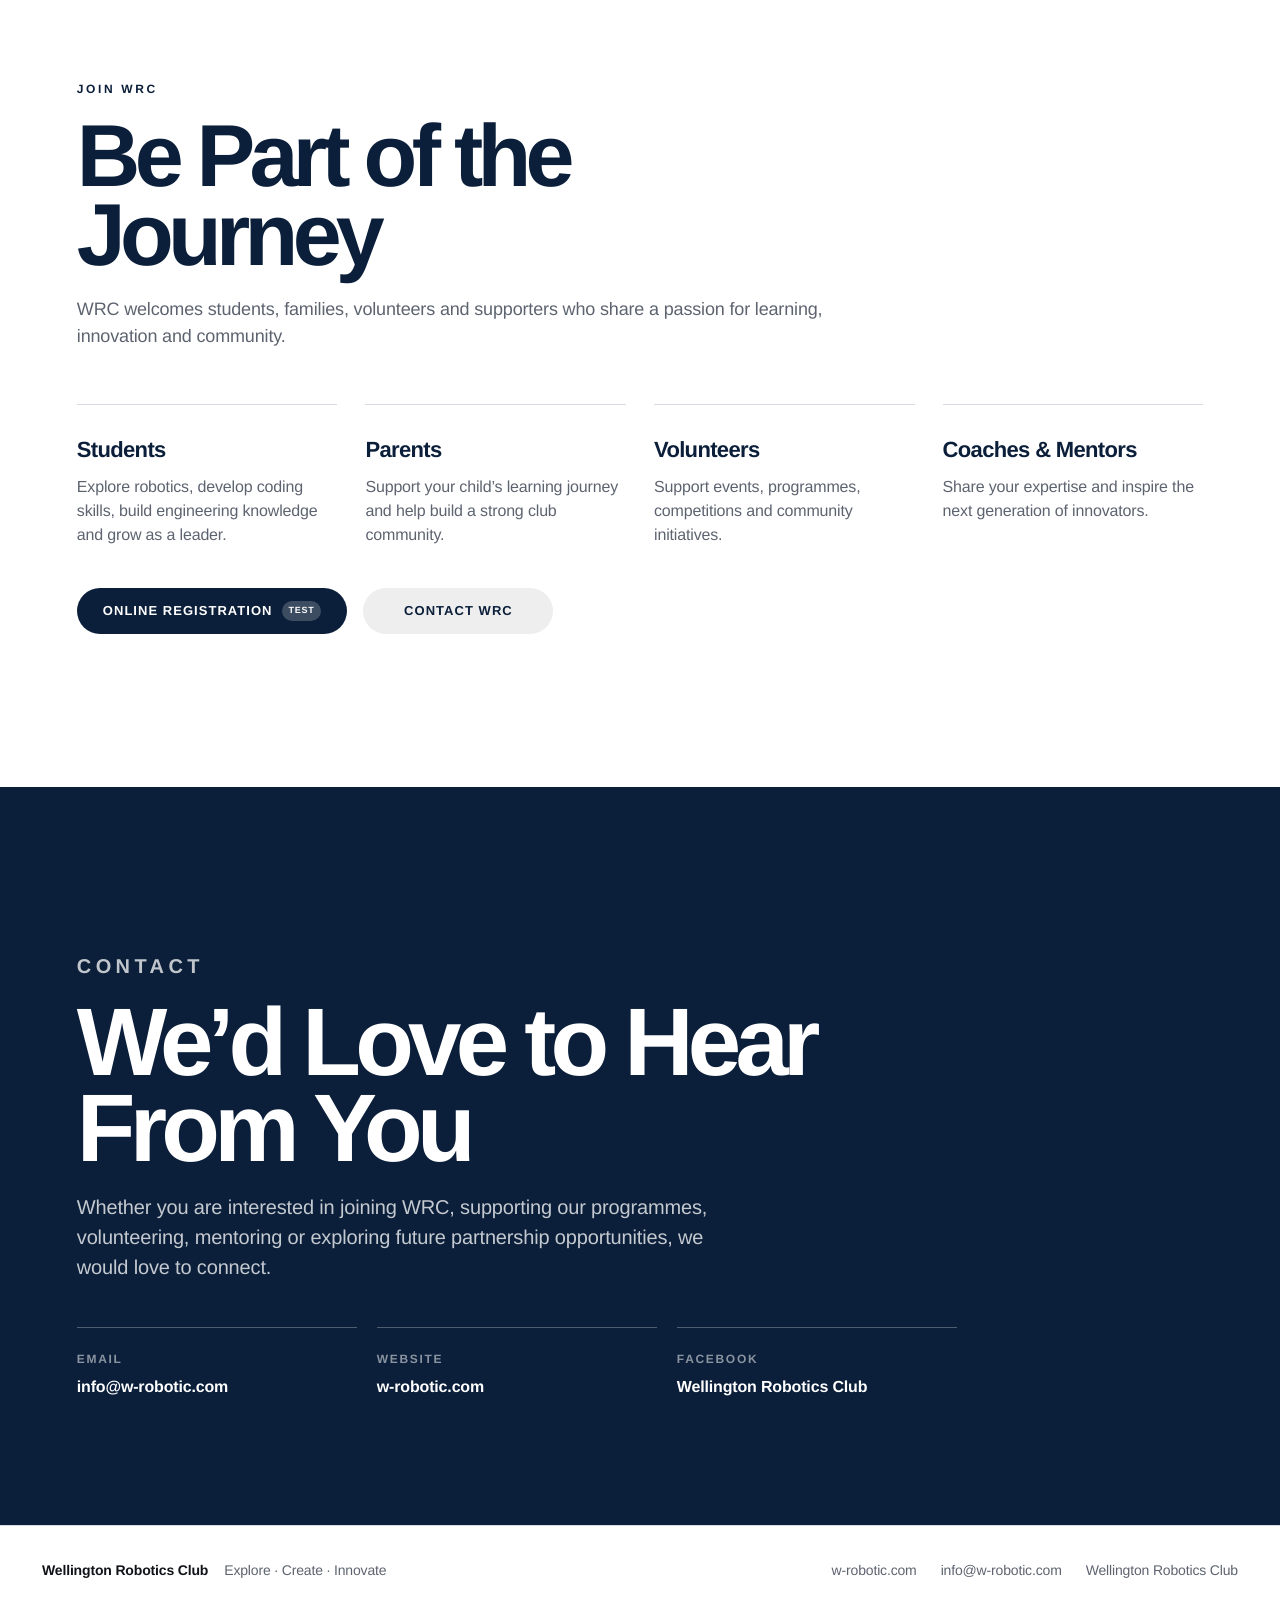
==== commit 0f87813f: "Add online registration form test" ====
--- a/index.html
+++ b/index.html
@@ -214,7 +214,8 @@
       </div>
 
       <div class="actions centered">
-        <a class="btn primary" href="mailto:info@w-robotic.com?subject=Join%20Wellington%20Robotics%20Club">Contact WRC</a>
+        <a class="btn primary" href="register-test.html">Online Registration <span class="btn-tag">Test</span></a>
+        <a class="btn secondary" href="mailto:info@w-robotic.com?subject=Join%20Wellington%20Robotics%20Club">Contact WRC</a>
       </div>
     </section>
 
--- a/styles.css
+++ b/styles.css
@@ -266,6 +266,14 @@
 .btn.secondary{
   background:rgba(17,19,24,.07);
   color:var(--navy);
+}
+.btn-tag{
+  margin-left:9px;
+  padding:3px 7px;
+  border-radius:999px;
+  background:rgba(255,255,255,.2);
+  font-size:9px;
+  letter-spacing:.08em;
 }
 .scroll-cue{
   position:absolute;
@@ -691,3 +699,186 @@
     white-space:normal;
   }
 }
+
+/* Registration interest form test template */
+.registration-page{
+  background:#f4f6f9;
+}
+.registration-back-mobile{display:none;color:var(--navy);font-size:13px;font-weight:700}
+.registration-shell{
+  width:min(1320px,100%);
+  min-height:100vh;
+  margin:0 auto;
+  padding:132px clamp(24px,5vw,72px) 80px;
+  display:grid;
+  grid-template-columns:minmax(300px,.78fr) minmax(560px,1.22fr);
+  gap:clamp(48px,7vw,104px);
+  align-items:start;
+}
+.registration-intro{
+  position:sticky;
+  top:126px;
+  padding:28px 0;
+}
+.registration-intro h1{
+  max-width:620px;
+  font-size:clamp(54px,7vw,92px);
+  line-height:.9;
+}
+.registration-intro > p:not(.eyebrow):not(.test-badge){
+  max-width:550px;
+  margin:28px 0 0;
+  color:var(--muted);
+  font-size:18px;
+}
+.registration-steps{margin-top:48px;border-top:1px solid var(--line)}
+.registration-steps div{
+  display:grid;
+  grid-template-columns:42px 1fr;
+  padding:18px 0;
+  border-bottom:1px solid var(--line);
+}
+.registration-steps span{grid-row:1/3;color:var(--red);font-size:12px;font-weight:800;letter-spacing:.12em}
+.registration-steps strong{color:var(--navy)}
+.registration-steps small{color:var(--muted)}
+.test-badge{
+  display:inline-flex;
+  margin-top:28px;
+  padding:8px 13px;
+  border-radius:999px;
+  background:#fff3d6;
+  color:#7c5700;
+  font-size:12px;
+  font-weight:750;
+}
+.registration-card{
+  padding:clamp(28px,4vw,54px);
+  background:#fff;
+  border:1px solid rgba(11,31,58,.08);
+  border-radius:28px;
+  box-shadow:0 30px 80px -45px rgba(11,31,58,.35);
+}
+.form-heading h2{margin:0;color:var(--navy);font-size:clamp(34px,4vw,50px);line-height:1}
+.form-heading > p:last-child{margin:14px 0 0;color:var(--muted)}
+.form-heading.compact{margin-bottom:28px}
+.form-heading.compact h2{font-size:34px}
+.registration-form{display:grid;gap:30px;margin-top:40px}
+.sheet-connection{
+  display:grid;
+  grid-template-columns:auto 1fr auto;
+  gap:12px;
+  align-items:center;
+  margin-top:28px;
+  padding:14px 16px;
+  border:1px solid #cfe6d6;
+  border-radius:14px;
+  background:#f2faf4;
+}
+.connection-dot{width:10px;height:10px;border-radius:50%;background:#2e9b55;box-shadow:0 0 0 4px rgba(46,155,85,.12)}
+.sheet-connection strong,.sheet-connection small{display:block}
+.sheet-connection small{margin-top:2px;color:var(--muted)}
+.sheet-connection a{color:#16723a;font-size:12px;font-weight:750;text-decoration:underline;text-underline-offset:3px}
+.form-grid{display:grid;gap:20px}
+.two-columns{grid-template-columns:repeat(2,minmax(0,1fr))}
+.registration-form label > span:first-child,
+.registration-form legend{
+  display:block;
+  margin-bottom:9px;
+  color:var(--navy);
+  font-size:13px;
+  font-weight:750;
+}
+.registration-form input[type="text"],
+.registration-form input[type="email"],
+.registration-form input[type="tel"],
+.registration-form select,
+.registration-form textarea{
+  width:100%;
+  border:1px solid #cfd5dd;
+  border-radius:12px;
+  background:#fff;
+  padding:13px 14px;
+  color:var(--text);
+  font:inherit;
+  transition:border-color .2s ease,box-shadow .2s ease;
+}
+.registration-form textarea{resize:vertical;min-height:110px}
+.registration-form input:focus,
+.registration-form select:focus,
+.registration-form textarea:focus{
+  outline:0;
+  border-color:var(--blue);
+  box-shadow:0 0 0 4px rgba(25,118,210,.12);
+}
+.registration-form fieldset{margin:0;padding:0;border:0}
+.choice-grid{display:grid;grid-template-columns:repeat(3,1fr);gap:12px}
+.choice-card{
+  display:flex;
+  gap:10px;
+  min-height:112px;
+  padding:16px;
+  border:1px solid #d5d9df;
+  border-radius:14px;
+  cursor:pointer;
+}
+.choice-card:has(input:checked){border-color:var(--blue);background:rgba(25,118,210,.055)}
+.choice-card input{margin-top:4px;accent-color:var(--blue)}
+.choice-card span{margin:0!important}
+.choice-card strong,.choice-card small{display:block}
+.choice-card small{margin-top:5px;color:var(--muted);font-weight:400}
+.interest-grid{display:grid;grid-template-columns:repeat(2,1fr);gap:10px}
+.interest-grid label{
+  display:flex;
+  align-items:center;
+  gap:10px;
+  padding:12px 14px;
+  border-radius:10px;
+  background:#f5f7f9;
+  cursor:pointer;
+}
+.interest-grid label:has(input:checked){background:rgba(251,192,45,.18)}
+.interest-grid input,.consent-row input{accent-color:var(--blue)}
+.interest-grid span{margin:0!important;font-weight:600!important}
+.form-divider{height:1px;background:var(--line);margin:6px 0}
+.consent-row{display:flex;align-items:flex-start;gap:11px;cursor:pointer}
+.consent-row input{margin-top:4px}
+.consent-row span{margin:0!important;font-weight:500!important}
+.privacy-note{margin:-20px 0 0 27px;color:var(--muted);font-size:12px}
+.submit-button{width:max-content;border:0;cursor:pointer}
+.field-error,.form-status{display:none;margin:9px 0 0;color:#b42318;font-size:13px;font-weight:650}
+.field-error.visible,.form-status.error,.form-status.success{display:block}
+.form-status.success{padding:14px 16px;border-radius:12px;background:#eaf7ee;color:#16723a}
+.submission-preview{
+  padding:22px;
+  border:1px solid #cfd9e6;
+  border-radius:18px;
+  background:#f7f9fc;
+}
+.submission-preview[hidden]{display:none}
+.submission-preview .eyebrow{margin-bottom:6px;color:var(--blue)}
+.submission-preview dl{display:grid;grid-template-columns:repeat(2,minmax(0,1fr));gap:0;margin:20px 0}
+.submission-preview dl div{padding:12px 0;border-top:1px solid #dfe4ea}
+.submission-preview dl div:nth-child(odd){padding-right:18px}
+.submission-preview dt{color:var(--muted);font-size:11px;text-transform:uppercase;letter-spacing:.08em}
+.submission-preview dd{margin:3px 0 0;color:var(--navy);font-size:14px;font-weight:650;overflow-wrap:anywhere}
+.submission-preview > a{color:var(--blue);font-size:13px;font-weight:750;text-decoration:underline;text-underline-offset:3px}
+.registration-form.was-validated :invalid:not(fieldset){border-color:#d92d20}
+
+@media (max-width:900px){
+  .registration-shell{grid-template-columns:1fr;padding-top:110px}
+  .registration-intro{position:static;padding-bottom:0}
+  .registration-intro h1{font-size:clamp(48px,12vw,76px)}
+}
+@media (max-width:620px){
+  .registration-page .desktop-nav{display:none}
+  .registration-back-mobile{display:block}
+  .registration-card{padding:28px 20px;border-radius:20px}
+  .two-columns,.choice-grid,.interest-grid{grid-template-columns:1fr}
+  .sheet-connection{grid-template-columns:auto 1fr}
+  .sheet-connection a{grid-column:2}
+  .submission-preview dl{grid-template-columns:1fr}
+  .submission-preview dl div:nth-child(odd){padding-right:0}
+  .choice-card{min-height:auto}
+  .registration-shell{padding-left:16px;padding-right:16px;gap:38px}
+  .submit-button{width:100%}
+}
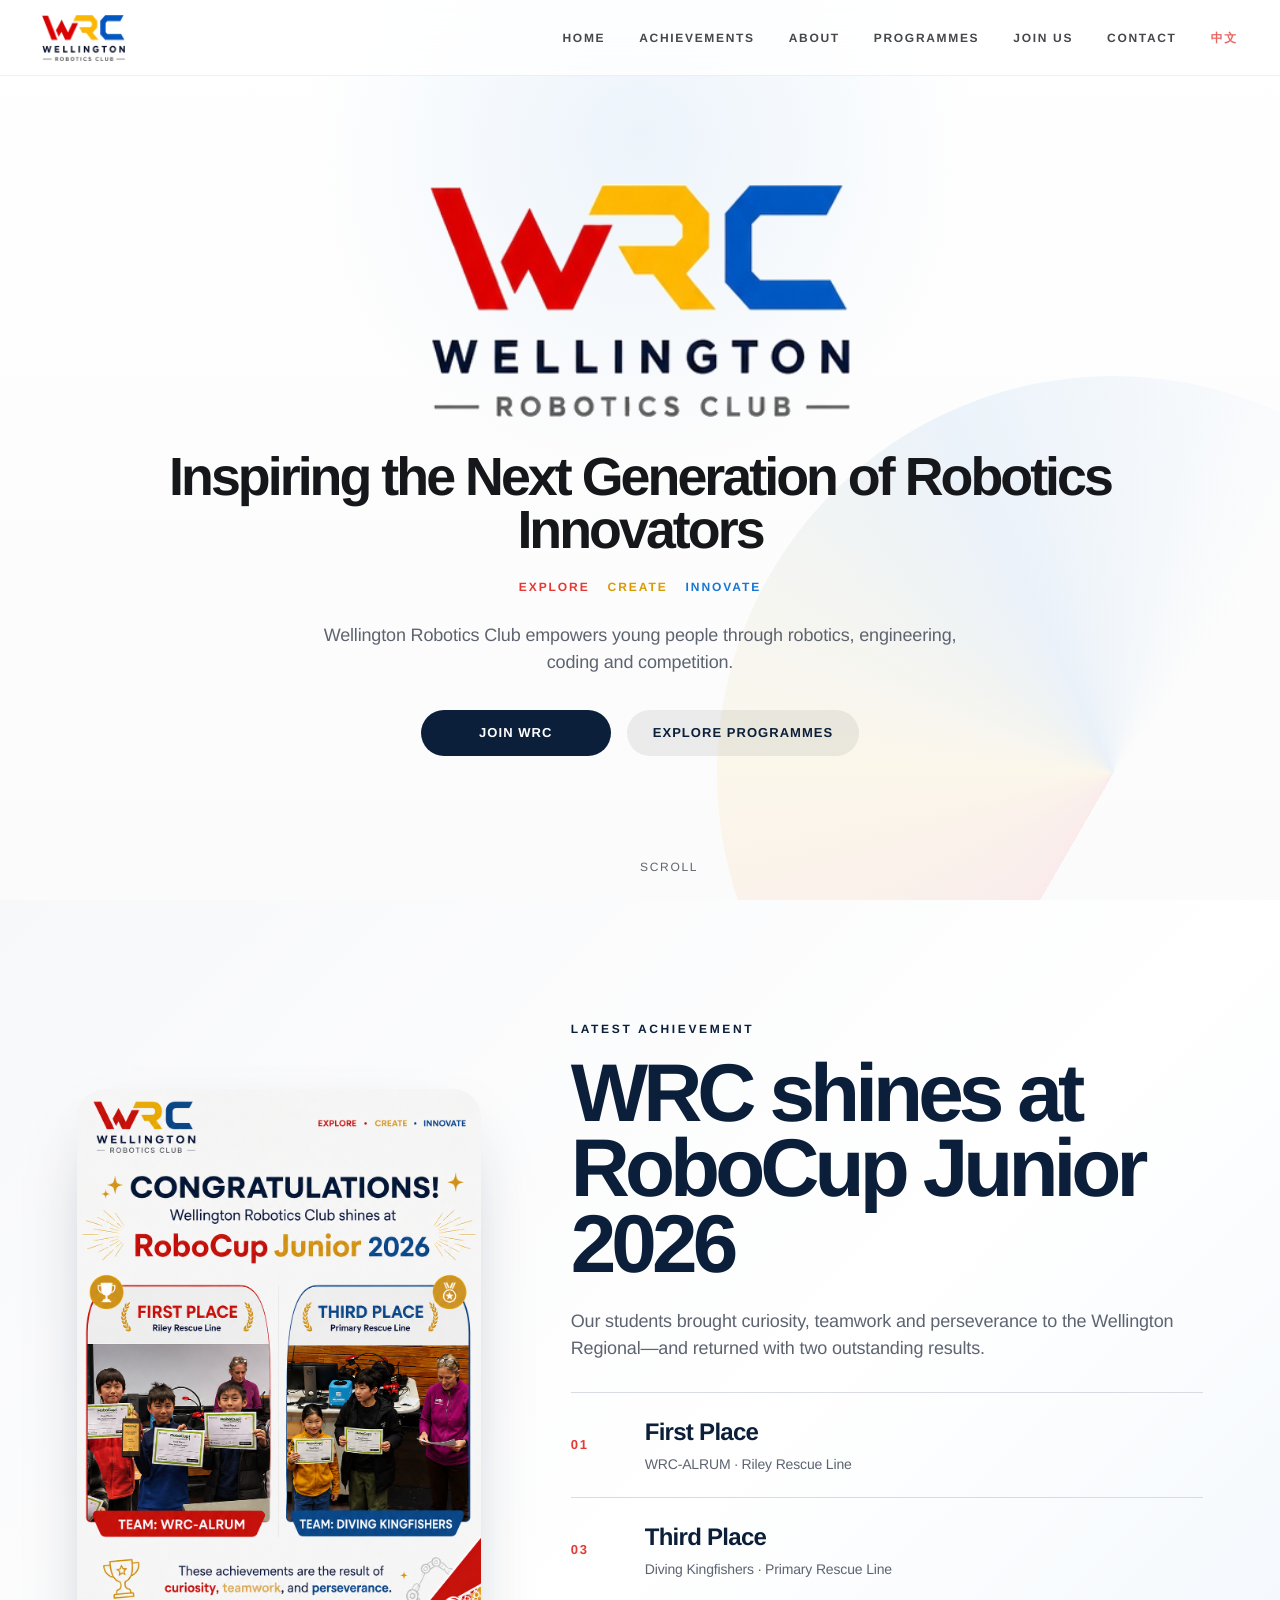
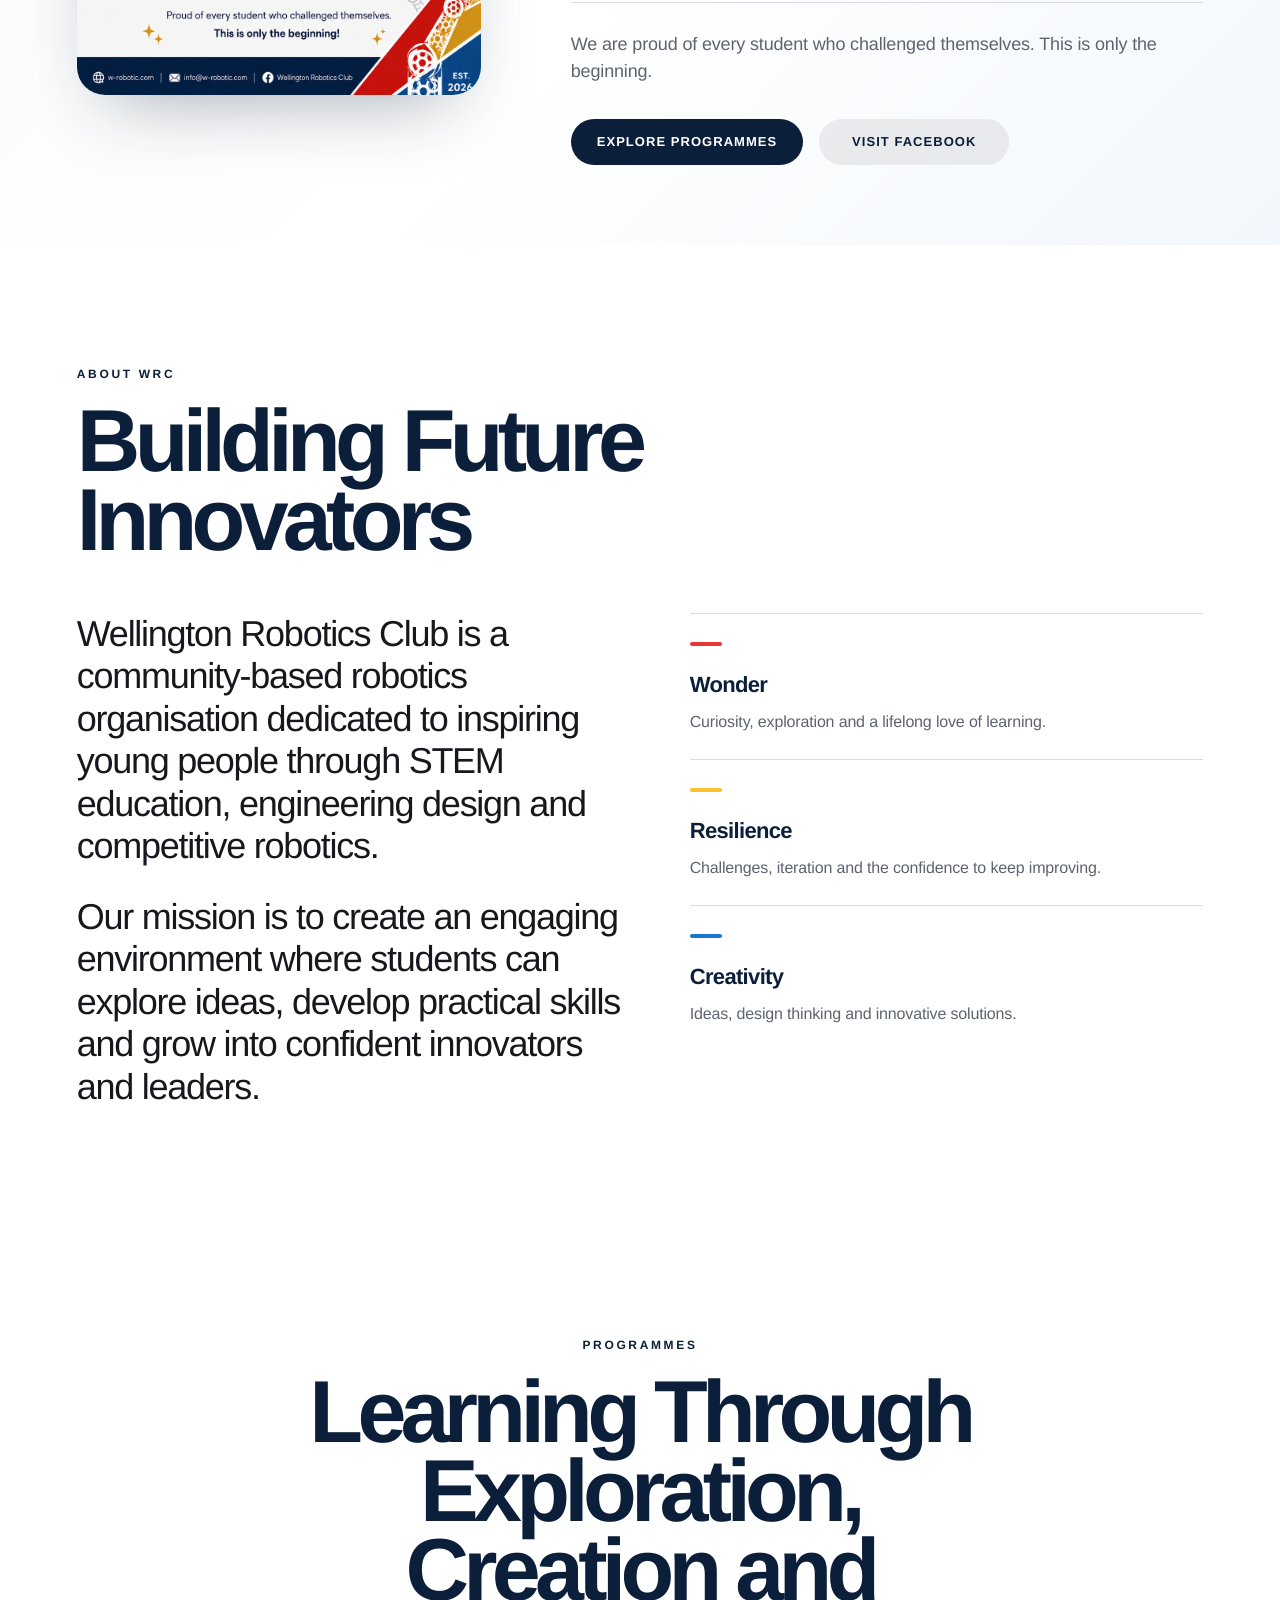
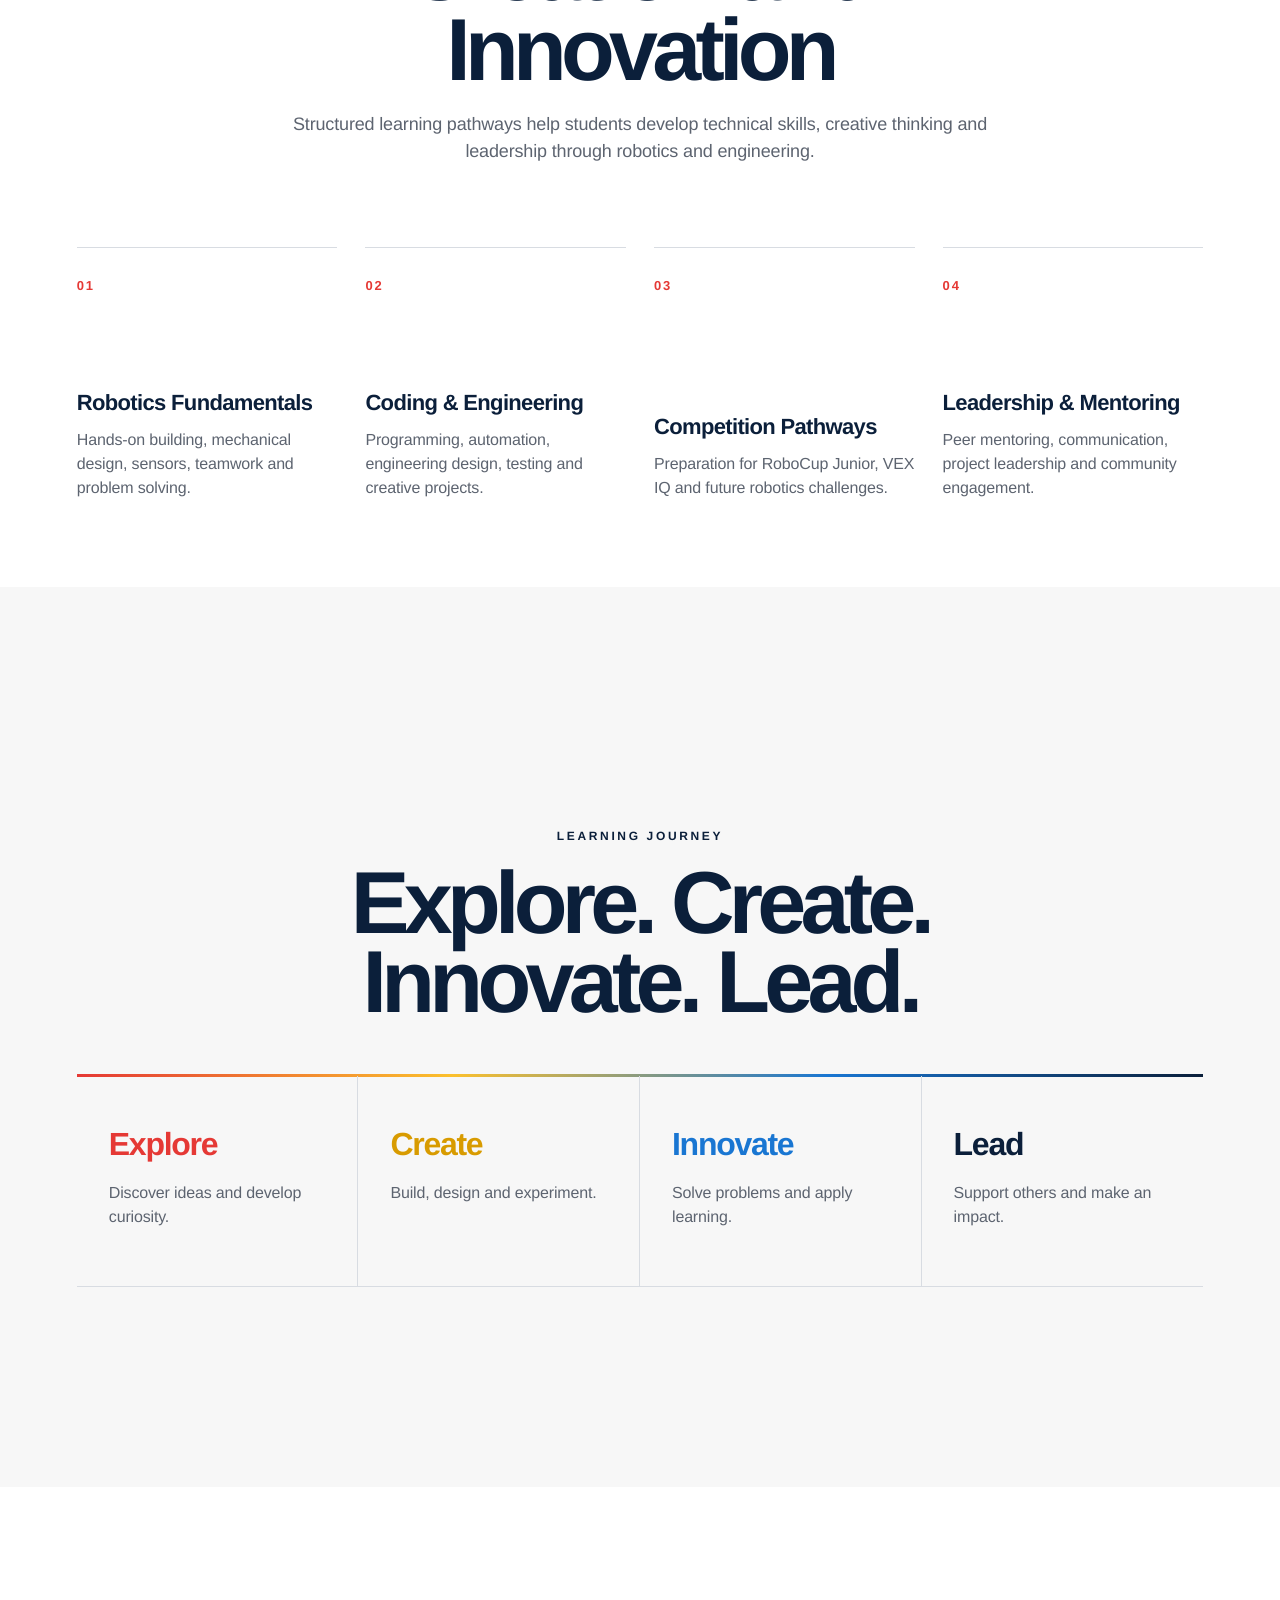
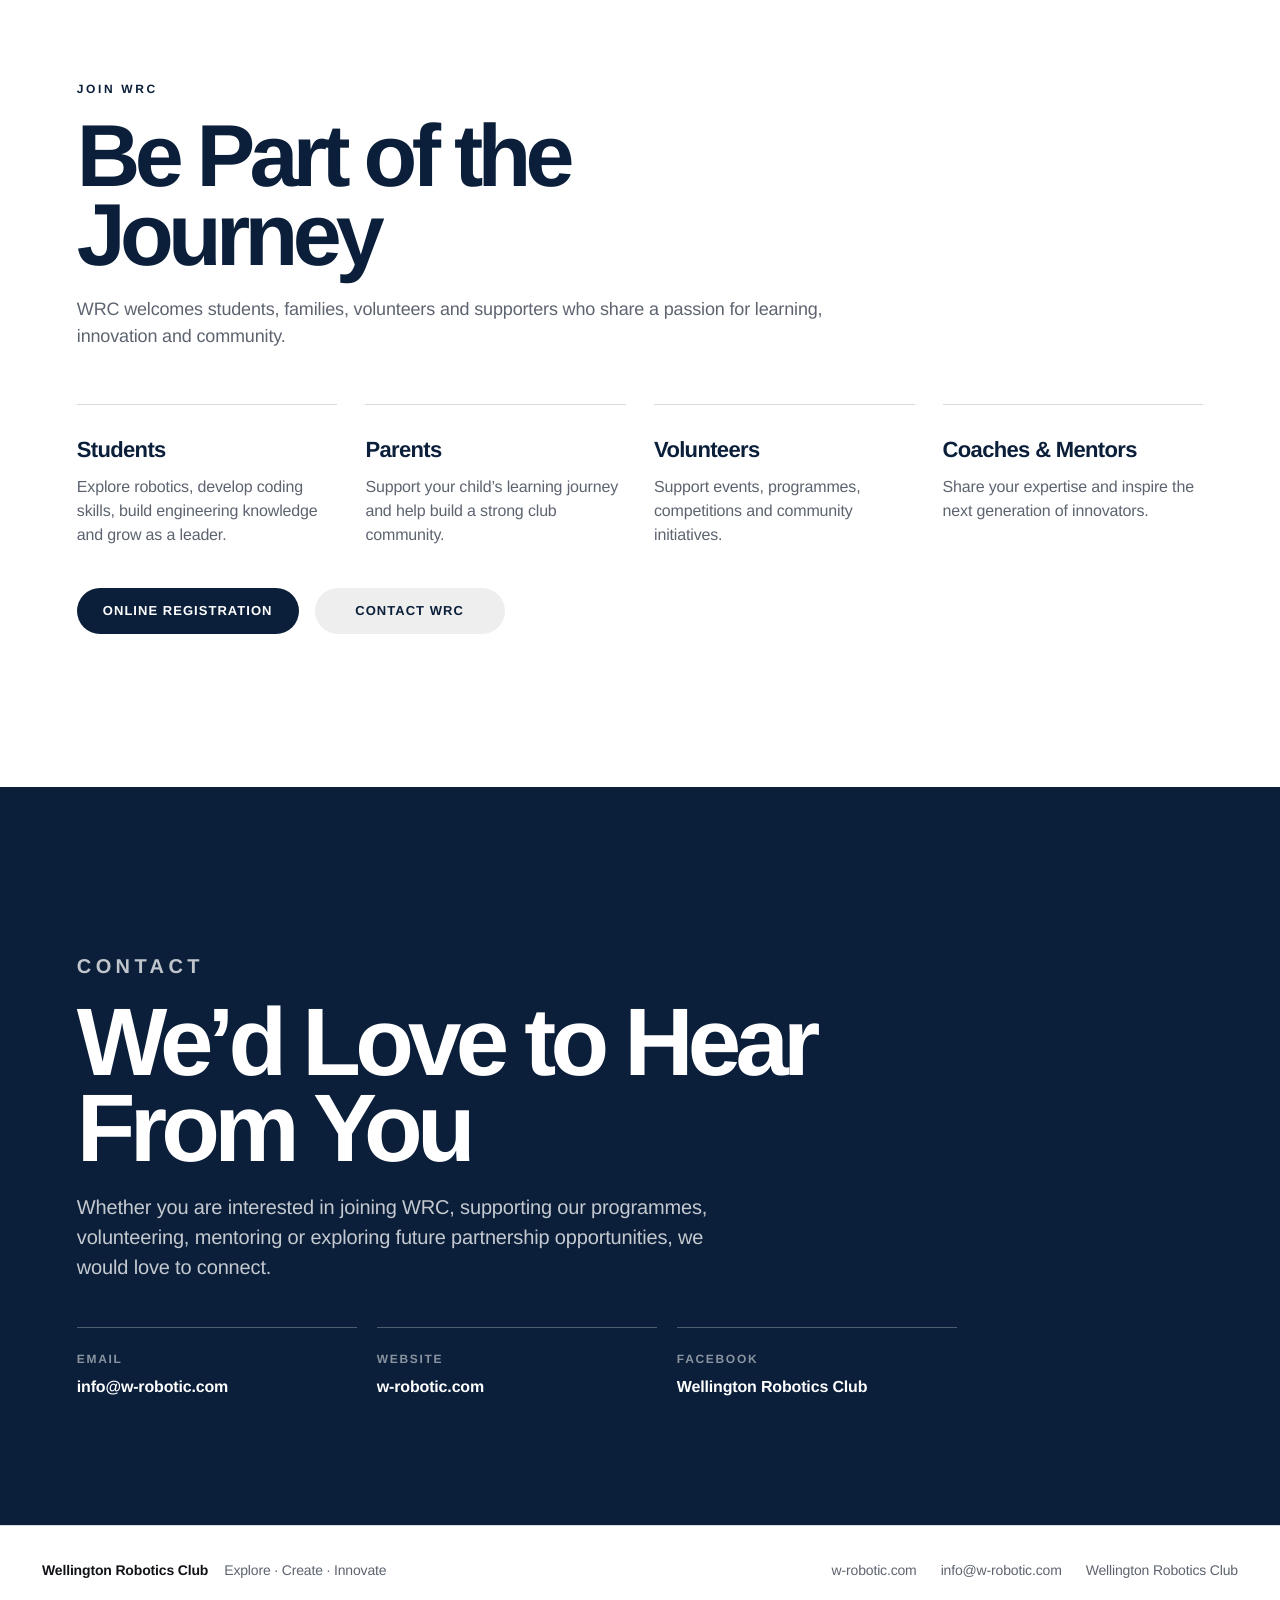
==== commit 5de5c72f: "Connect registration form to Google Sheets" ====
--- a/index.html
+++ b/index.html
@@ -214,7 +214,7 @@
       </div>
 
       <div class="actions centered">
-        <a class="btn primary" href="register-test.html">Online Registration <span class="btn-tag">Test</span></a>
+        <a class="btn primary" href="register.html">Online Registration</a>
         <a class="btn secondary" href="mailto:info@w-robotic.com?subject=Join%20Wellington%20Robotics%20Club">Contact WRC</a>
       </div>
     </section>
--- a/styles.css
+++ b/styles.css
@@ -266,14 +266,6 @@
 .btn.secondary{
   background:rgba(17,19,24,.07);
   color:var(--navy);
-}
-.btn-tag{
-  margin-left:9px;
-  padding:3px 7px;
-  border-radius:999px;
-  background:rgba(255,255,255,.2);
-  font-size:9px;
-  letter-spacing:.08em;
 }
 .scroll-cue{
   position:absolute;
@@ -725,7 +717,7 @@
   font-size:clamp(54px,7vw,92px);
   line-height:.9;
 }
-.registration-intro > p:not(.eyebrow):not(.test-badge){
+.registration-intro > p:not(.eyebrow):not(.privacy-summary){
   max-width:550px;
   margin:28px 0 0;
   color:var(--muted);
@@ -741,13 +733,13 @@
 .registration-steps span{grid-row:1/3;color:var(--red);font-size:12px;font-weight:800;letter-spacing:.12em}
 .registration-steps strong{color:var(--navy)}
 .registration-steps small{color:var(--muted)}
-.test-badge{
+.privacy-summary{
   display:inline-flex;
   margin-top:28px;
   padding:8px 13px;
   border-radius:999px;
-  background:#fff3d6;
-  color:#7c5700;
+  background:#eaf7ee;
+  color:#16723a;
   font-size:12px;
   font-weight:750;
 }
@@ -763,21 +755,7 @@
 .form-heading.compact{margin-bottom:28px}
 .form-heading.compact h2{font-size:34px}
 .registration-form{display:grid;gap:30px;margin-top:40px}
-.sheet-connection{
-  display:grid;
-  grid-template-columns:auto 1fr auto;
-  gap:12px;
-  align-items:center;
-  margin-top:28px;
-  padding:14px 16px;
-  border:1px solid #cfe6d6;
-  border-radius:14px;
-  background:#f2faf4;
-}
-.connection-dot{width:10px;height:10px;border-radius:50%;background:#2e9b55;box-shadow:0 0 0 4px rgba(46,155,85,.12)}
-.sheet-connection strong,.sheet-connection small{display:block}
-.sheet-connection small{margin-top:2px;color:var(--muted)}
-.sheet-connection a{color:#16723a;font-size:12px;font-weight:750;text-decoration:underline;text-underline-offset:3px}
+.website-field{position:absolute!important;left:-10000px!important;width:1px!important;height:1px!important;overflow:hidden!important}
 .form-grid{display:grid;gap:20px}
 .two-columns{grid-template-columns:repeat(2,minmax(0,1fr))}
 .registration-form label > span:first-child,
@@ -845,23 +823,10 @@
 .consent-row span{margin:0!important;font-weight:500!important}
 .privacy-note{margin:-20px 0 0 27px;color:var(--muted);font-size:12px}
 .submit-button{width:max-content;border:0;cursor:pointer}
+.submit-button:disabled{cursor:wait;opacity:.7;transform:none}
 .field-error,.form-status{display:none;margin:9px 0 0;color:#b42318;font-size:13px;font-weight:650}
 .field-error.visible,.form-status.error,.form-status.success{display:block}
 .form-status.success{padding:14px 16px;border-radius:12px;background:#eaf7ee;color:#16723a}
-.submission-preview{
-  padding:22px;
-  border:1px solid #cfd9e6;
-  border-radius:18px;
-  background:#f7f9fc;
-}
-.submission-preview[hidden]{display:none}
-.submission-preview .eyebrow{margin-bottom:6px;color:var(--blue)}
-.submission-preview dl{display:grid;grid-template-columns:repeat(2,minmax(0,1fr));gap:0;margin:20px 0}
-.submission-preview dl div{padding:12px 0;border-top:1px solid #dfe4ea}
-.submission-preview dl div:nth-child(odd){padding-right:18px}
-.submission-preview dt{color:var(--muted);font-size:11px;text-transform:uppercase;letter-spacing:.08em}
-.submission-preview dd{margin:3px 0 0;color:var(--navy);font-size:14px;font-weight:650;overflow-wrap:anywhere}
-.submission-preview > a{color:var(--blue);font-size:13px;font-weight:750;text-decoration:underline;text-underline-offset:3px}
 .registration-form.was-validated :invalid:not(fieldset){border-color:#d92d20}
 
 @media (max-width:900px){
@@ -874,10 +839,6 @@
   .registration-back-mobile{display:block}
   .registration-card{padding:28px 20px;border-radius:20px}
   .two-columns,.choice-grid,.interest-grid{grid-template-columns:1fr}
-  .sheet-connection{grid-template-columns:auto 1fr}
-  .sheet-connection a{grid-column:2}
-  .submission-preview dl{grid-template-columns:1fr}
-  .submission-preview dl div:nth-child(odd){padding-right:0}
   .choice-card{min-height:auto}
   .registration-shell{padding-left:16px;padding-right:16px;gap:38px}
   .submit-button{width:100%}
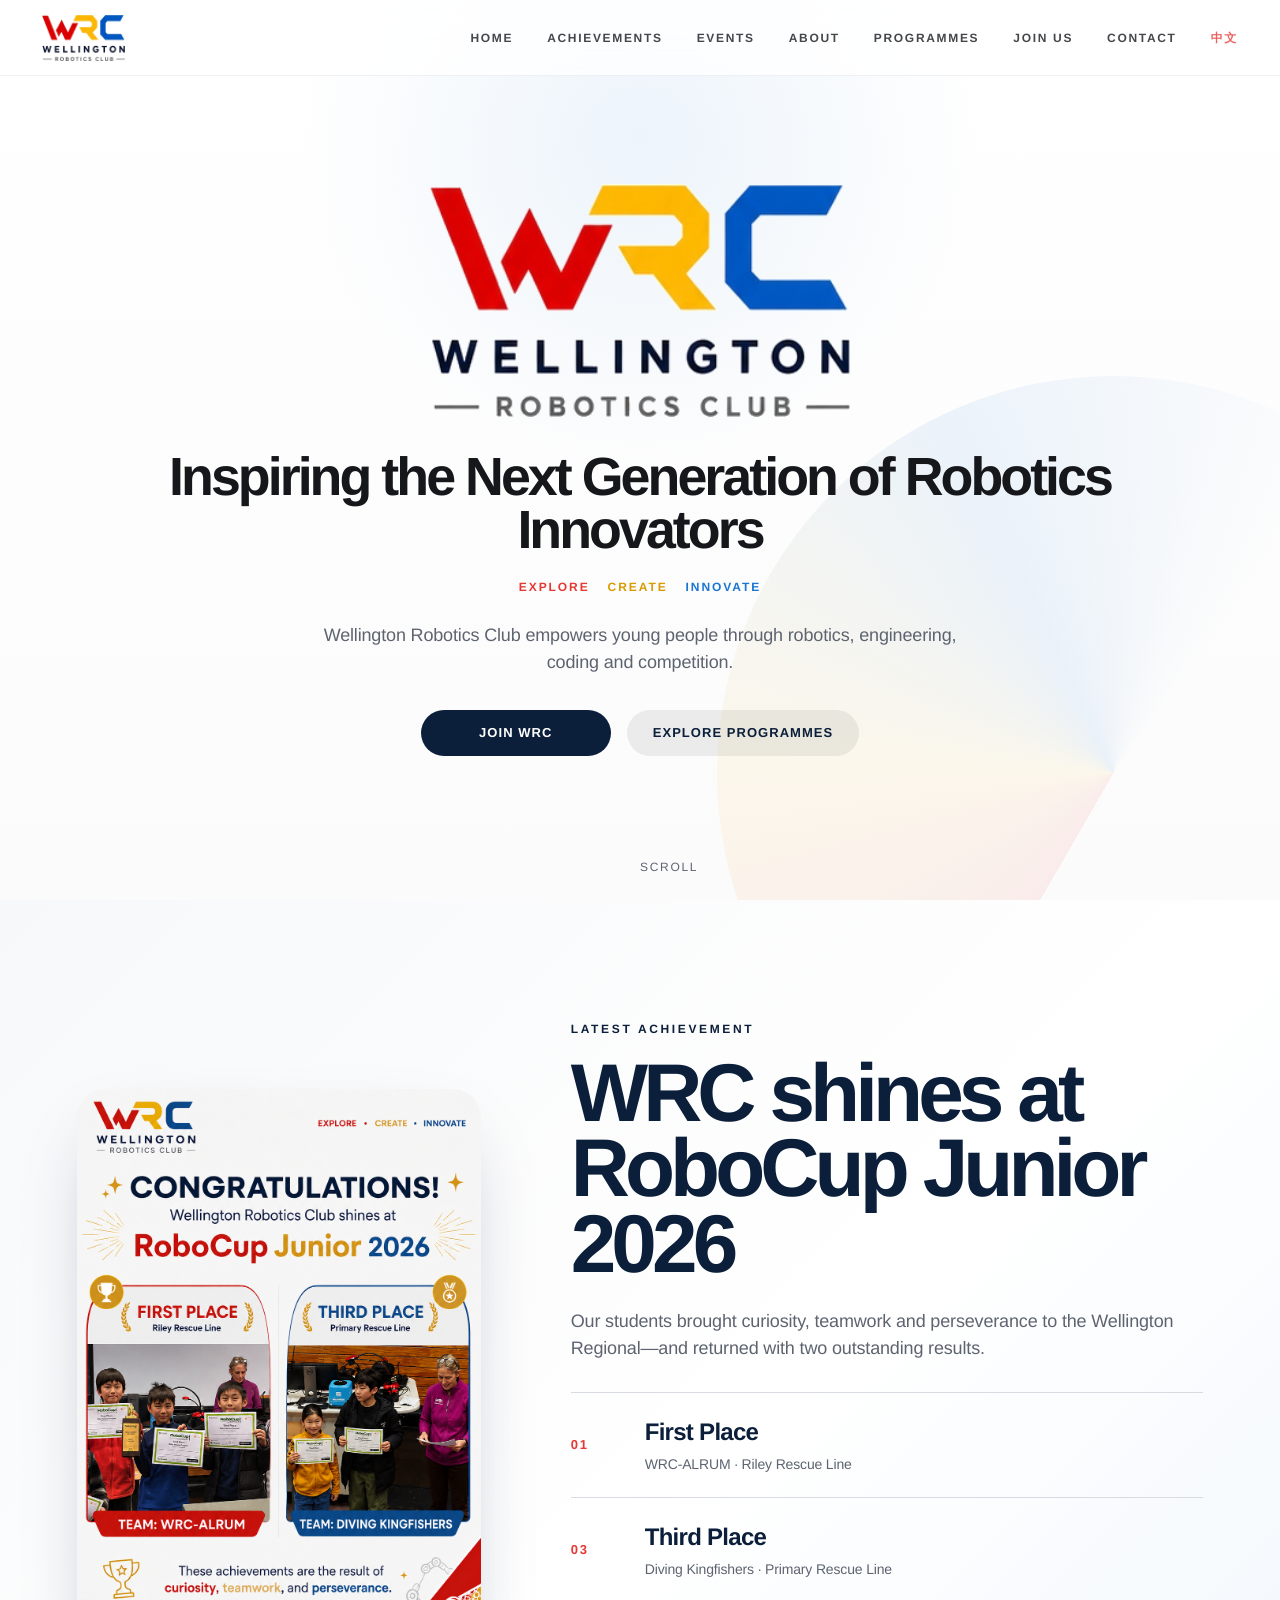
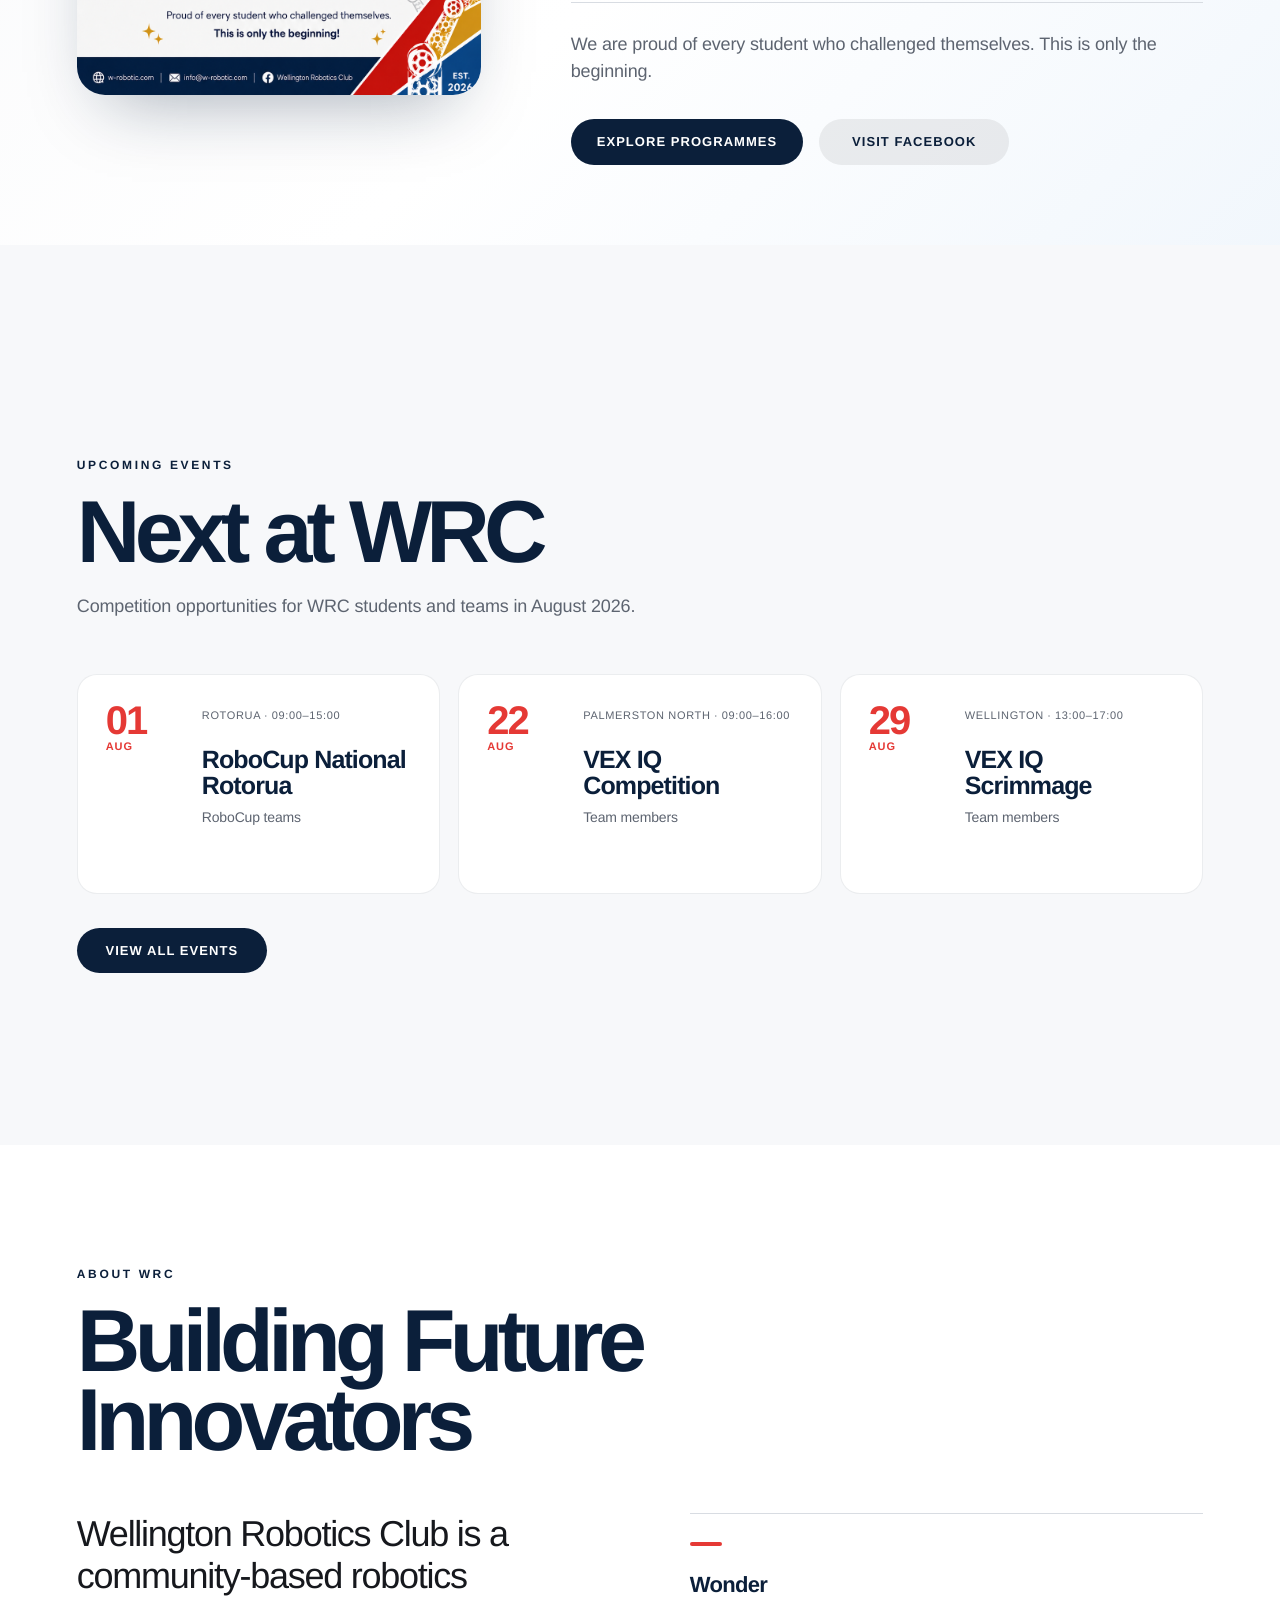
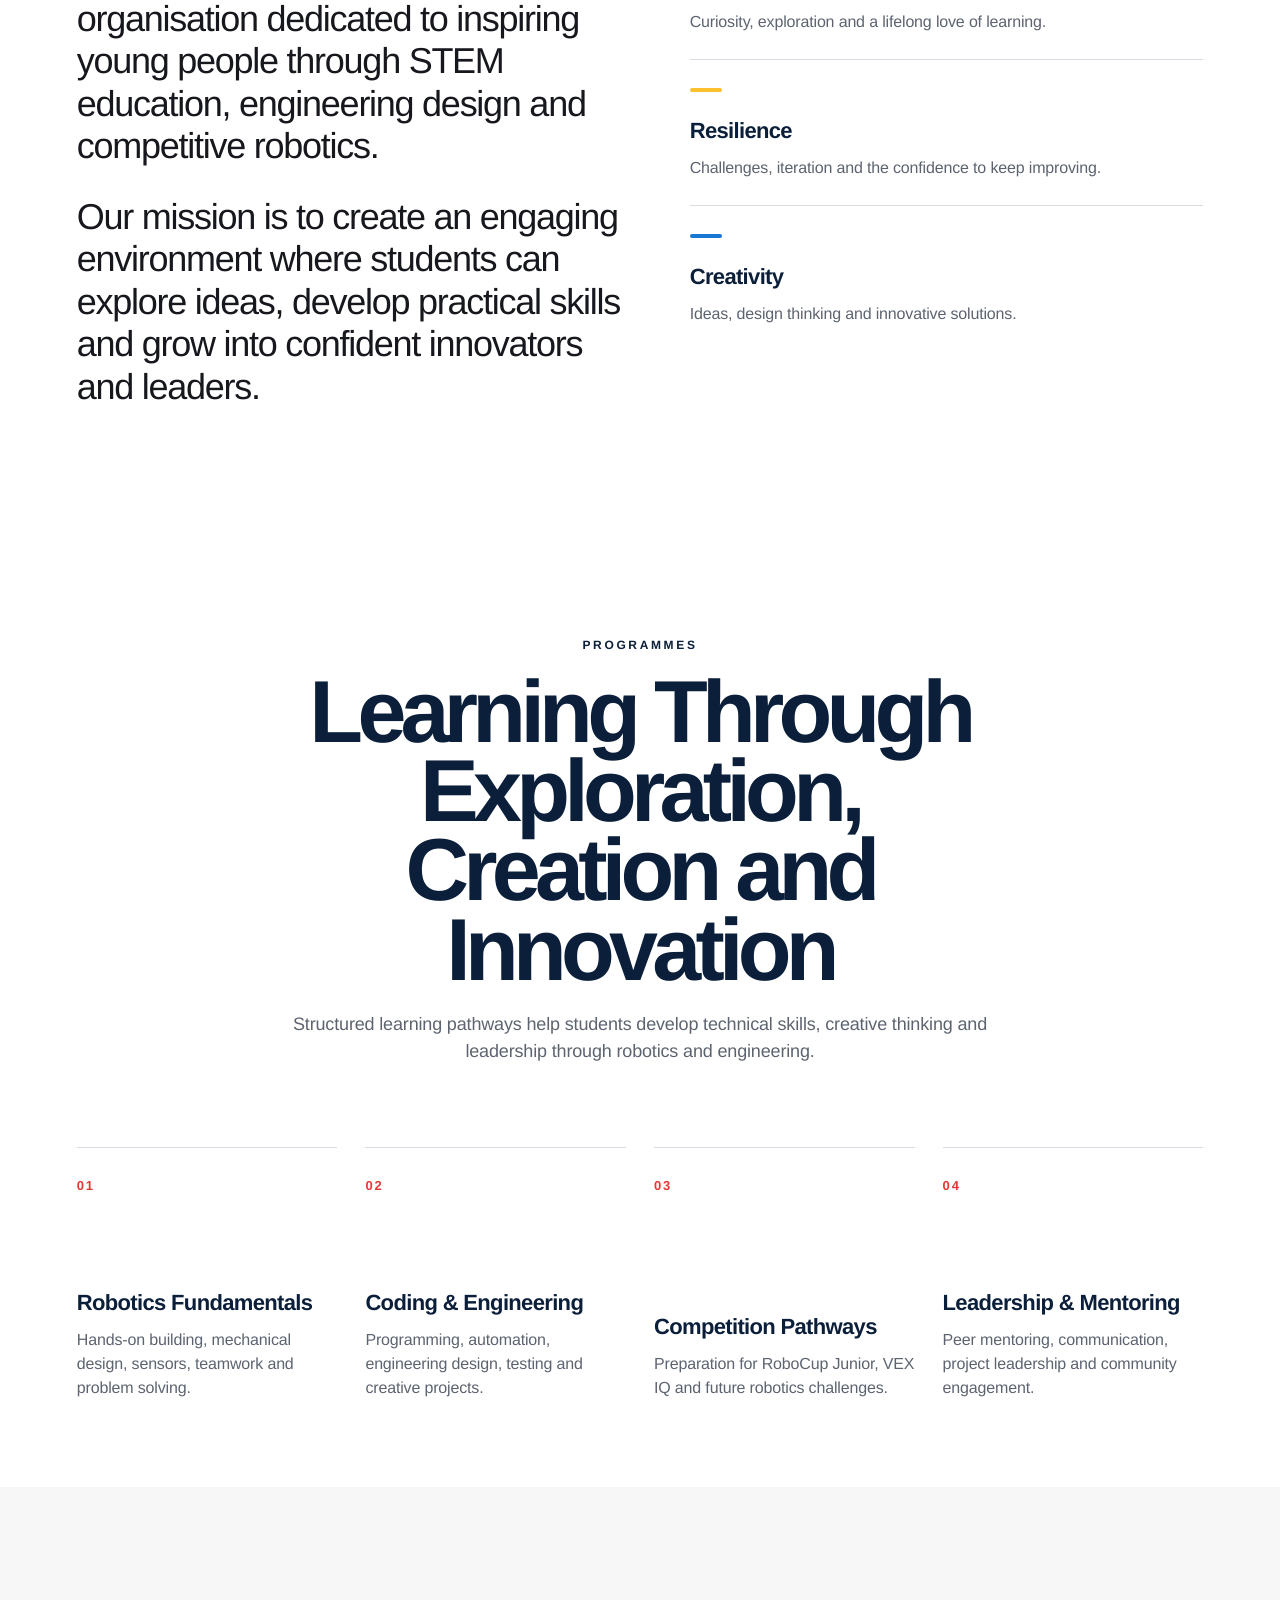
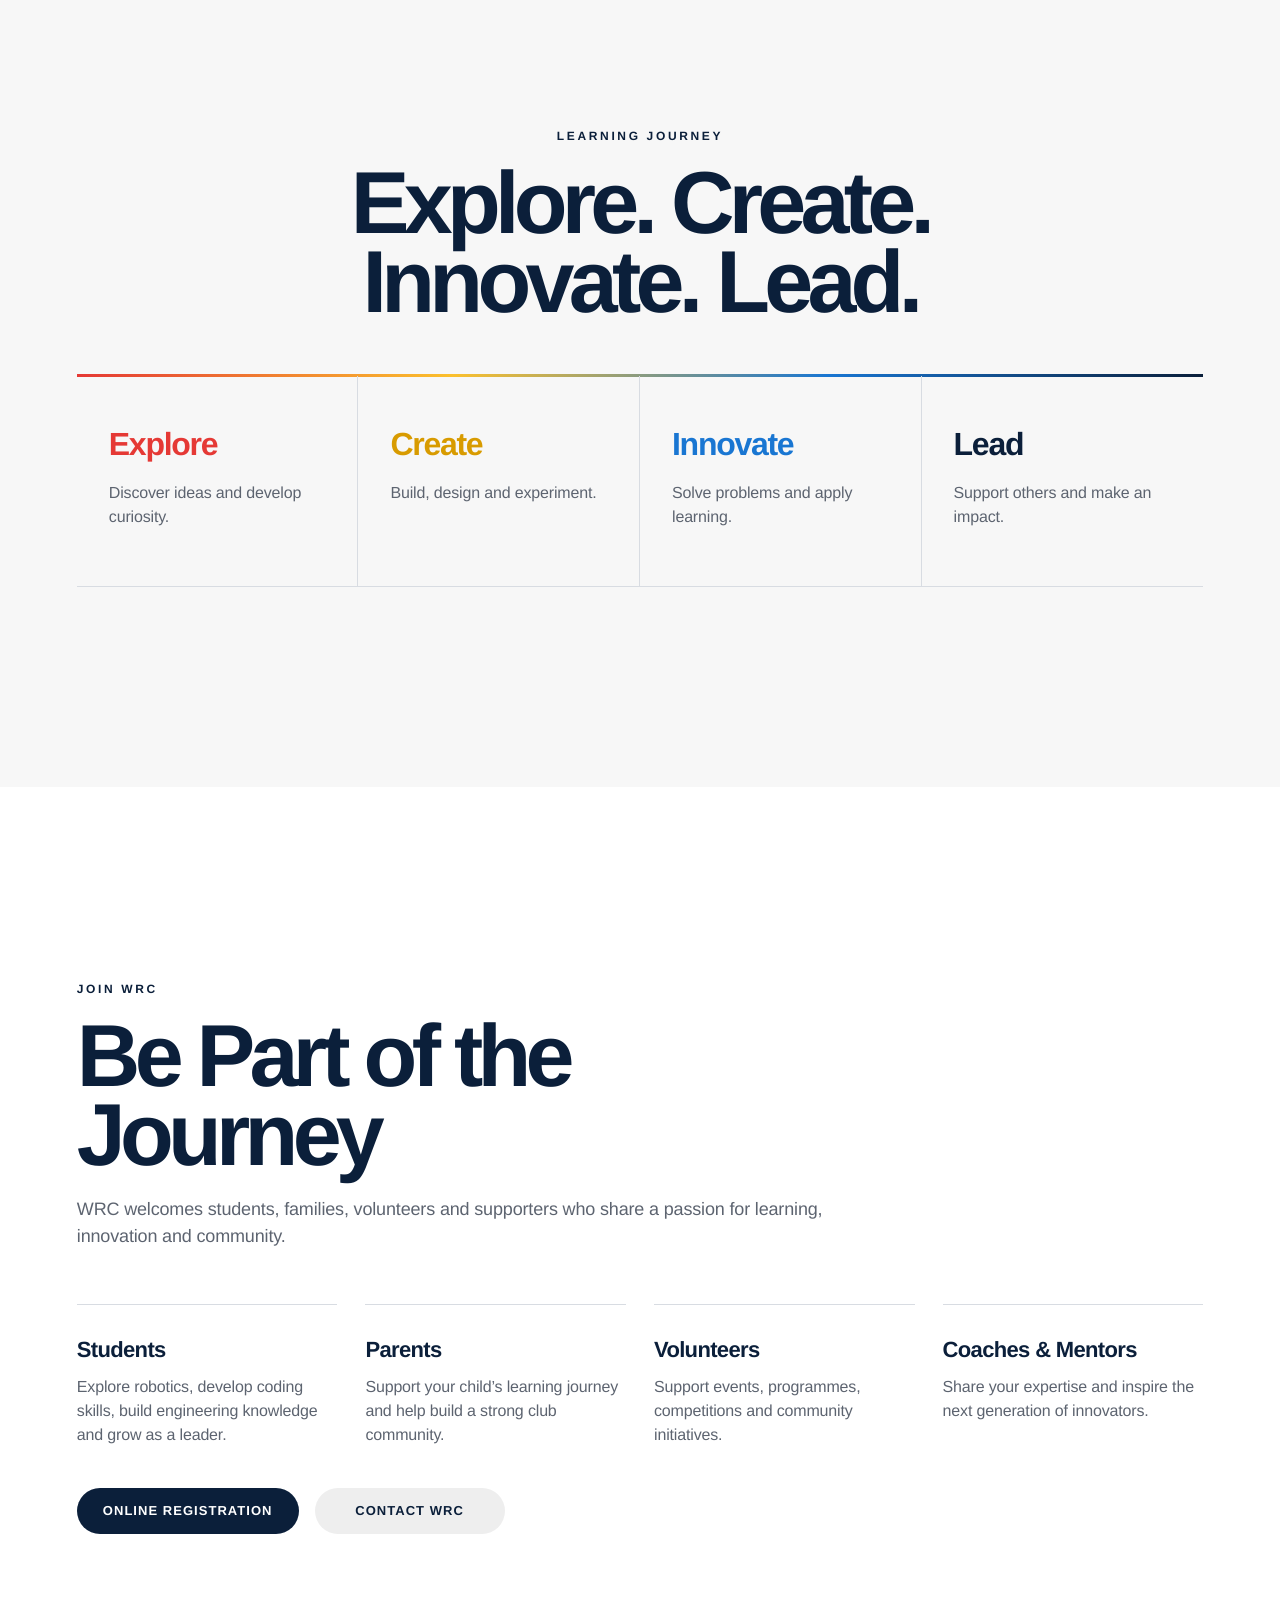
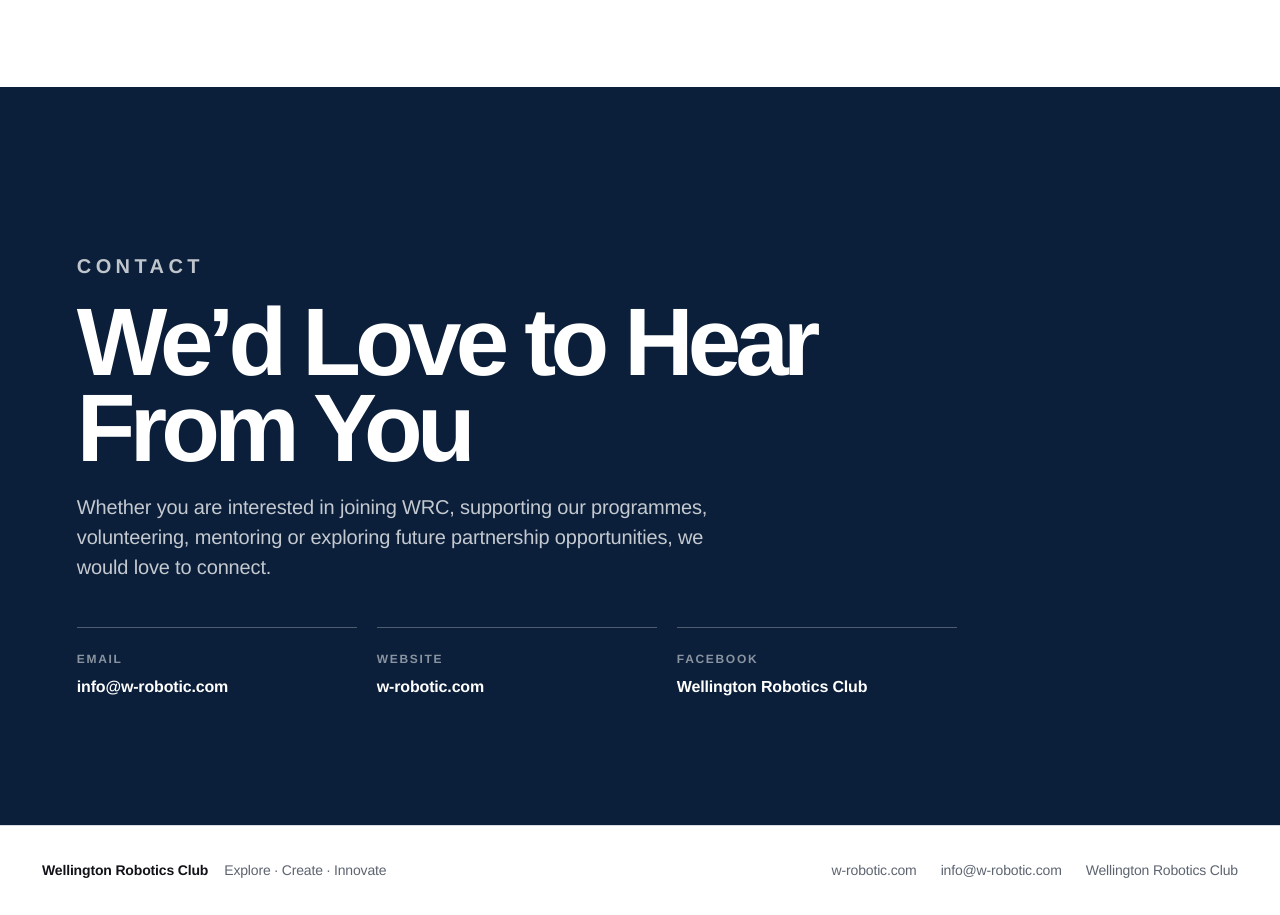
==== commit 8cfad595: "Add Upcoming Events pages" ====
--- a/index.html
+++ b/index.html
@@ -17,6 +17,7 @@
     <nav class="desktop-nav" aria-label="Main navigation">
       <a href="#home">Home</a>
       <a href="#achievements">Achievements</a>
+      <a href="#events">Events</a>
       <a href="#about">About</a>
       <a href="#programmes">Programmes</a>
       <a href="#join">Join Us</a>
@@ -32,6 +33,7 @@
   <nav class="mobile-nav" aria-label="Mobile navigation">
     <a href="#home">Home</a>
     <a href="#achievements">Achievements</a>
+    <a href="#events">Events</a>
     <a href="#about">About</a>
     <a href="#programmes">Programmes</a>
     <a href="#join">Join Us</a>
@@ -87,6 +89,20 @@
       </div>
     </section>
 
+    <section class="section home-events snap" id="events">
+      <div class="section-heading">
+        <p class="eyebrow">Upcoming Events</p>
+        <h2>Next at WRC</h2>
+        <p class="section-copy">Competition opportunities for WRC students and teams in August 2026.</p>
+      </div>
+      <div class="home-event-grid">
+        <a href="events.html" class="home-event-card"><span><strong>01</strong>Aug</span><div><small>Rotorua · 09:00–15:00</small><h3>RoboCup National Rotorua</h3><p>RoboCup teams</p></div></a>
+        <a href="events.html" class="home-event-card"><span><strong>22</strong>Aug</span><div><small>Palmerston North · 09:00–16:00</small><h3>VEX IQ Competition</h3><p>Team members</p></div></a>
+        <a href="events.html" class="home-event-card"><span><strong>29</strong>Aug</span><div><small>Wellington · 13:00–17:00</small><h3>VEX IQ Scrimmage</h3><p>Team members</p></div></a>
+      </div>
+      <div class="actions achievement-actions"><a class="btn primary" href="events.html">View all events</a></div>
+    </section>
+
     <section class="section split snap" id="about">
       <div class="section-heading">
         <p class="eyebrow">About WRC</p>
--- a/styles.css
+++ b/styles.css
@@ -353,6 +353,15 @@
   font-size:14px;
 }
 .achievement-actions{justify-content:flex-start}
+.home-events{background:#f7f8fa}
+.home-event-grid{display:grid;grid-template-columns:repeat(3,minmax(0,1fr));gap:18px}
+.home-event-card{display:grid;grid-template-columns:76px 1fr;gap:20px;min-height:220px;padding:28px;border-radius:20px;background:#fff;border:1px solid rgba(11,31,58,.08);transition:transform .25s ease,box-shadow .25s ease}
+.home-event-card:hover{transform:translateY(-5px);box-shadow:0 22px 50px -36px rgba(11,31,58,.55)}
+.home-event-card > span{color:var(--red);font-size:11px;font-weight:800;text-transform:uppercase;letter-spacing:.08em}
+.home-event-card > span strong{display:block;font-size:40px;line-height:.9;letter-spacing:-.05em}
+.home-event-card small{color:var(--muted);font-size:11px;text-transform:uppercase;letter-spacing:.06em}
+.home-event-card h3{margin:20px 0 8px;color:var(--navy);font-size:25px;line-height:1.05;letter-spacing:-.035em}
+.home-event-card p{margin:0;color:var(--muted);font-size:14px}
 
 .section-heading{
   max-width:760px;
@@ -586,6 +595,7 @@
   .contact-links{
     grid-template-columns:1fr;
   }
+  .home-event-grid{grid-template-columns:1fr}
   .programme-card{min-height:auto}
   .achievement-layout{gap:46px}
   .achievement-poster{max-width:560px;margin:0 auto}
@@ -756,6 +766,7 @@
 .form-heading.compact h2{font-size:34px}
 .registration-form{display:grid;gap:30px;margin-top:40px}
 .website-field{position:absolute!important;left:-10000px!important;width:1px!important;height:1px!important;overflow:hidden!important}
+.selected-event{padding:14px 16px;border-radius:12px;background:#eef5fd;color:var(--navy);font-size:13px;font-weight:750;border:1px solid #cfe0f4}
 .form-grid{display:grid;gap:20px}
 .two-columns{grid-template-columns:repeat(2,minmax(0,1fr))}
 .registration-form label > span:first-child,
@@ -843,3 +854,60 @@
   .registration-shell{padding-left:16px;padding-right:16px;gap:38px}
   .submit-button{width:100%}
 }
+
+/* Upcoming Events preview */
+.events-page{background:#f5f7fa}
+.events-hero{
+  min-height:70vh;
+  padding:160px clamp(24px,7vw,100px) 90px;
+  display:flex;
+  flex-direction:column;
+  justify-content:flex-end;
+  background:radial-gradient(circle at 85% 18%,rgba(25,118,210,.12),transparent 30%),linear-gradient(135deg,#fff 0%,#f7f8fa 100%);
+}
+.events-hero h1{max-width:1100px;font-size:clamp(58px,9vw,124px);line-height:.88}
+.events-hero > p:not(.eyebrow){max-width:680px;margin:32px 0 0;color:var(--muted);font-size:20px}
+.events-test-note{width:max-content;margin-top:28px;padding:8px 13px;border-radius:999px;background:#fff3d6;color:#7c5700;font-size:12px;font-weight:750}
+.featured-events{padding:100px clamp(24px,7vw,100px)}
+.events-section-heading{display:flex;justify-content:space-between;gap:50px;align-items:end;margin-bottom:48px}
+.events-section-heading h2{margin:0;color:var(--navy);font-size:clamp(44px,6vw,76px);line-height:.95;letter-spacing:-.055em}
+.events-section-heading > p{max-width:440px;margin:0;color:var(--muted)}
+.event-card-grid{display:grid;grid-template-columns:repeat(2,minmax(0,1fr));gap:24px}
+.event-card{display:grid;grid-template-columns:130px 1fr;min-height:460px;border-radius:26px;overflow:hidden;background:#fff;box-shadow:0 24px 60px -42px rgba(11,31,58,.45)}
+.event-date{padding:34px 24px;color:#fff}
+.event-card-red .event-date{background:var(--red)}
+.event-card-blue .event-date{background:var(--blue)}
+.event-card-gold .event-date{background:#d89b00}
+.event-date strong{display:block;font-size:64px;line-height:.85;letter-spacing:-.06em}
+.event-date span{display:block;margin-top:14px;font-size:13px;font-weight:750;line-height:1.35;text-transform:uppercase;letter-spacing:.08em}
+.event-card-body{display:flex;flex-direction:column;padding:36px}
+.event-meta{display:flex;gap:8px;flex-wrap:wrap}
+.event-meta span{padding:6px 9px;border-radius:999px;background:#f0f2f5;color:var(--navy);font-size:11px;font-weight:750;text-transform:uppercase;letter-spacing:.06em}
+.event-card h3{margin:24px 0 14px;color:var(--navy);font-size:clamp(30px,3vw,44px);line-height:1;letter-spacing:-.045em}
+.event-card p{margin:0;color:var(--muted);font-size:16px}
+.event-card dl{display:grid;grid-template-columns:1fr 1.5fr;gap:16px;margin:32px 0}
+.event-card dl div{padding-top:14px;border-top:1px solid var(--line)}
+.event-card dt{color:var(--muted);font-size:10px;text-transform:uppercase;letter-spacing:.1em}
+.event-card dd{margin:5px 0 0;color:var(--navy);font-size:13px;font-weight:700}
+.event-register{display:flex;justify-content:space-between;align-items:center;margin-top:auto;padding:16px 0 0;border-top:1px solid var(--line);color:var(--navy);font-weight:800}
+.event-register span{font-size:22px;transition:transform .2s ease}
+.event-register:hover span{transform:translateX(5px)}
+.events-info-strip{margin:0 clamp(24px,7vw,100px) 100px;padding:32px 36px;border-radius:22px;background:var(--navy);color:#fff;display:flex;justify-content:space-between;align-items:center;gap:30px}
+.events-info-strip strong,.events-info-strip span{display:block}
+.events-info-strip span{margin-top:5px;color:rgba(255,255,255,.65)}
+.events-info-strip a{padding:11px 18px;border-radius:999px;background:#fff;color:var(--navy);font-size:12px;font-weight:800;white-space:nowrap}
+@media (max-width:920px){
+  .events-section-heading{align-items:start;flex-direction:column}
+  .event-card-grid{grid-template-columns:1fr}
+}
+@media (max-width:620px){
+  .events-page .desktop-nav{display:none}
+  .events-hero{min-height:64vh;padding-top:130px}
+  .featured-events{padding-top:72px}
+  .event-card{grid-template-columns:1fr;min-height:auto}
+  .event-date{display:flex;align-items:end;gap:14px;padding:24px}
+  .event-date strong{font-size:50px}
+  .event-date span{margin:0}
+  .event-card-body{padding:28px 22px}
+  .events-info-strip{align-items:flex-start;flex-direction:column;padding:28px 24px}
+}
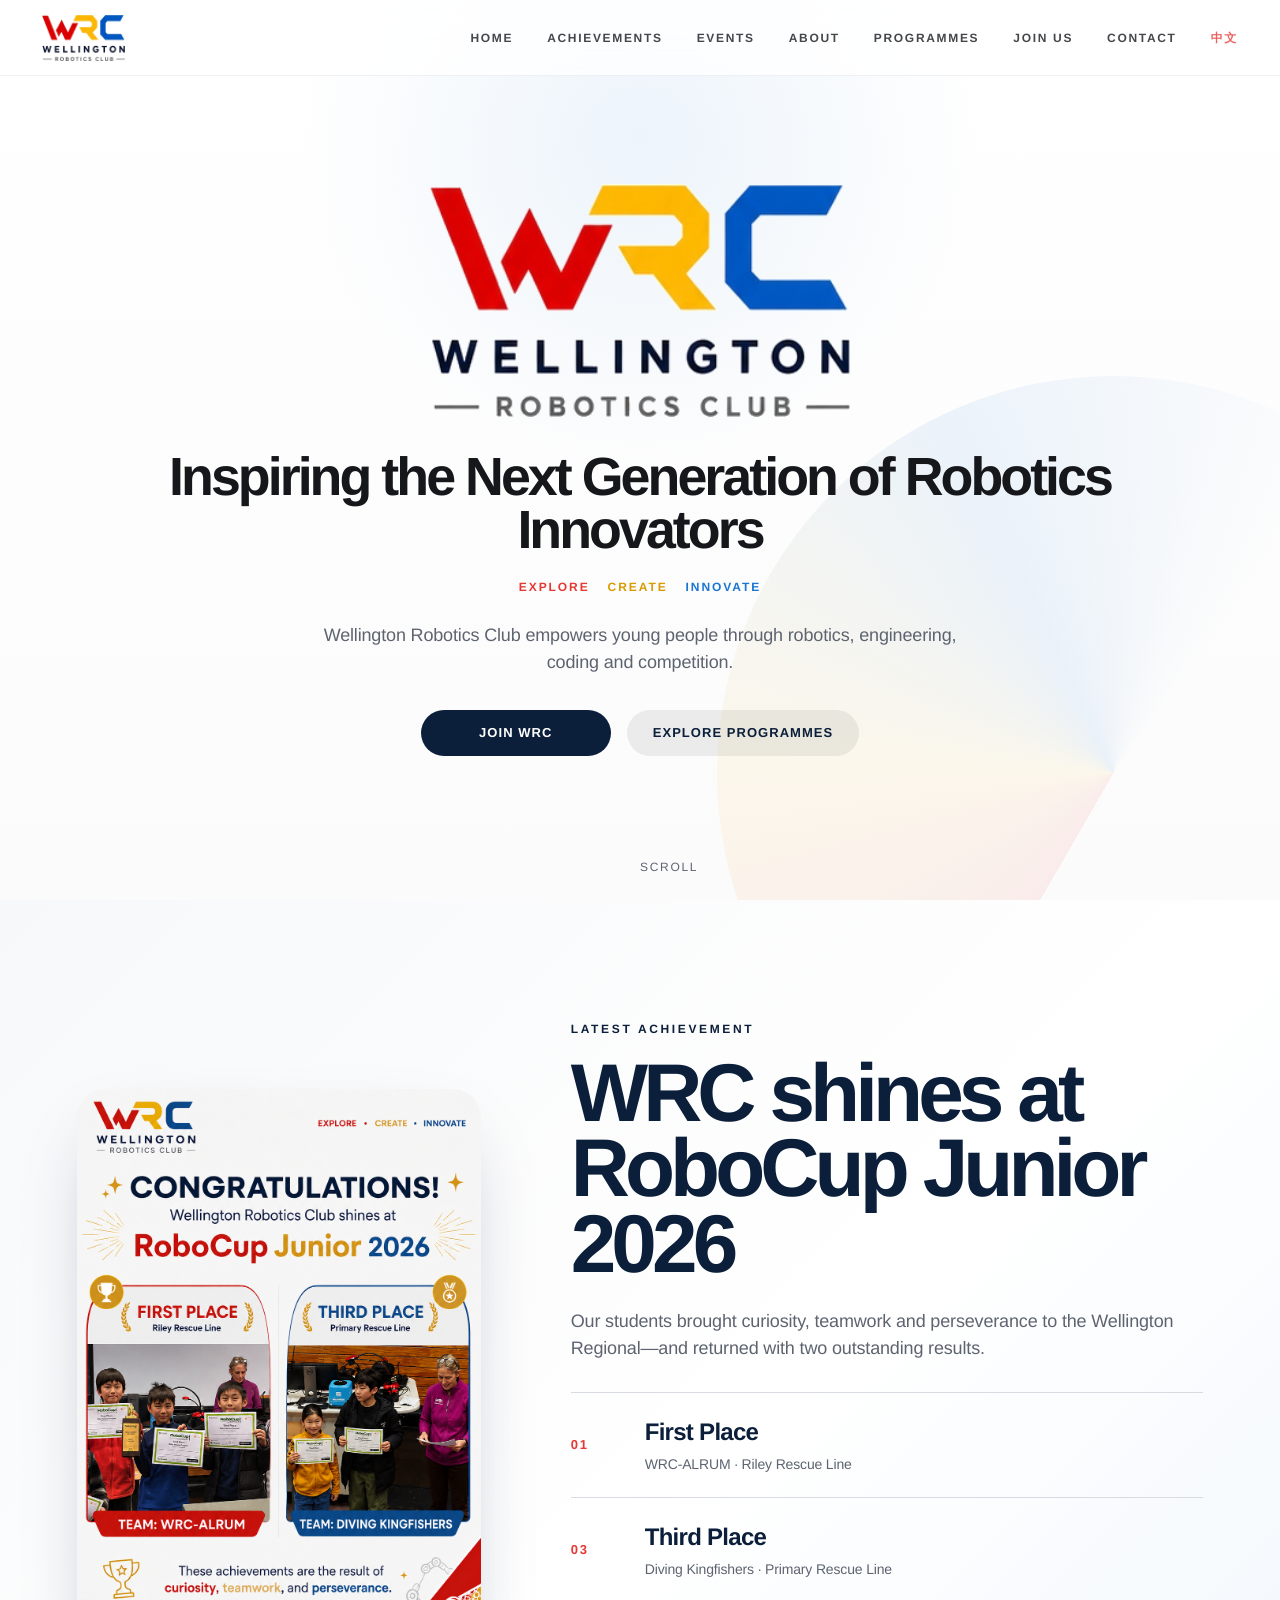
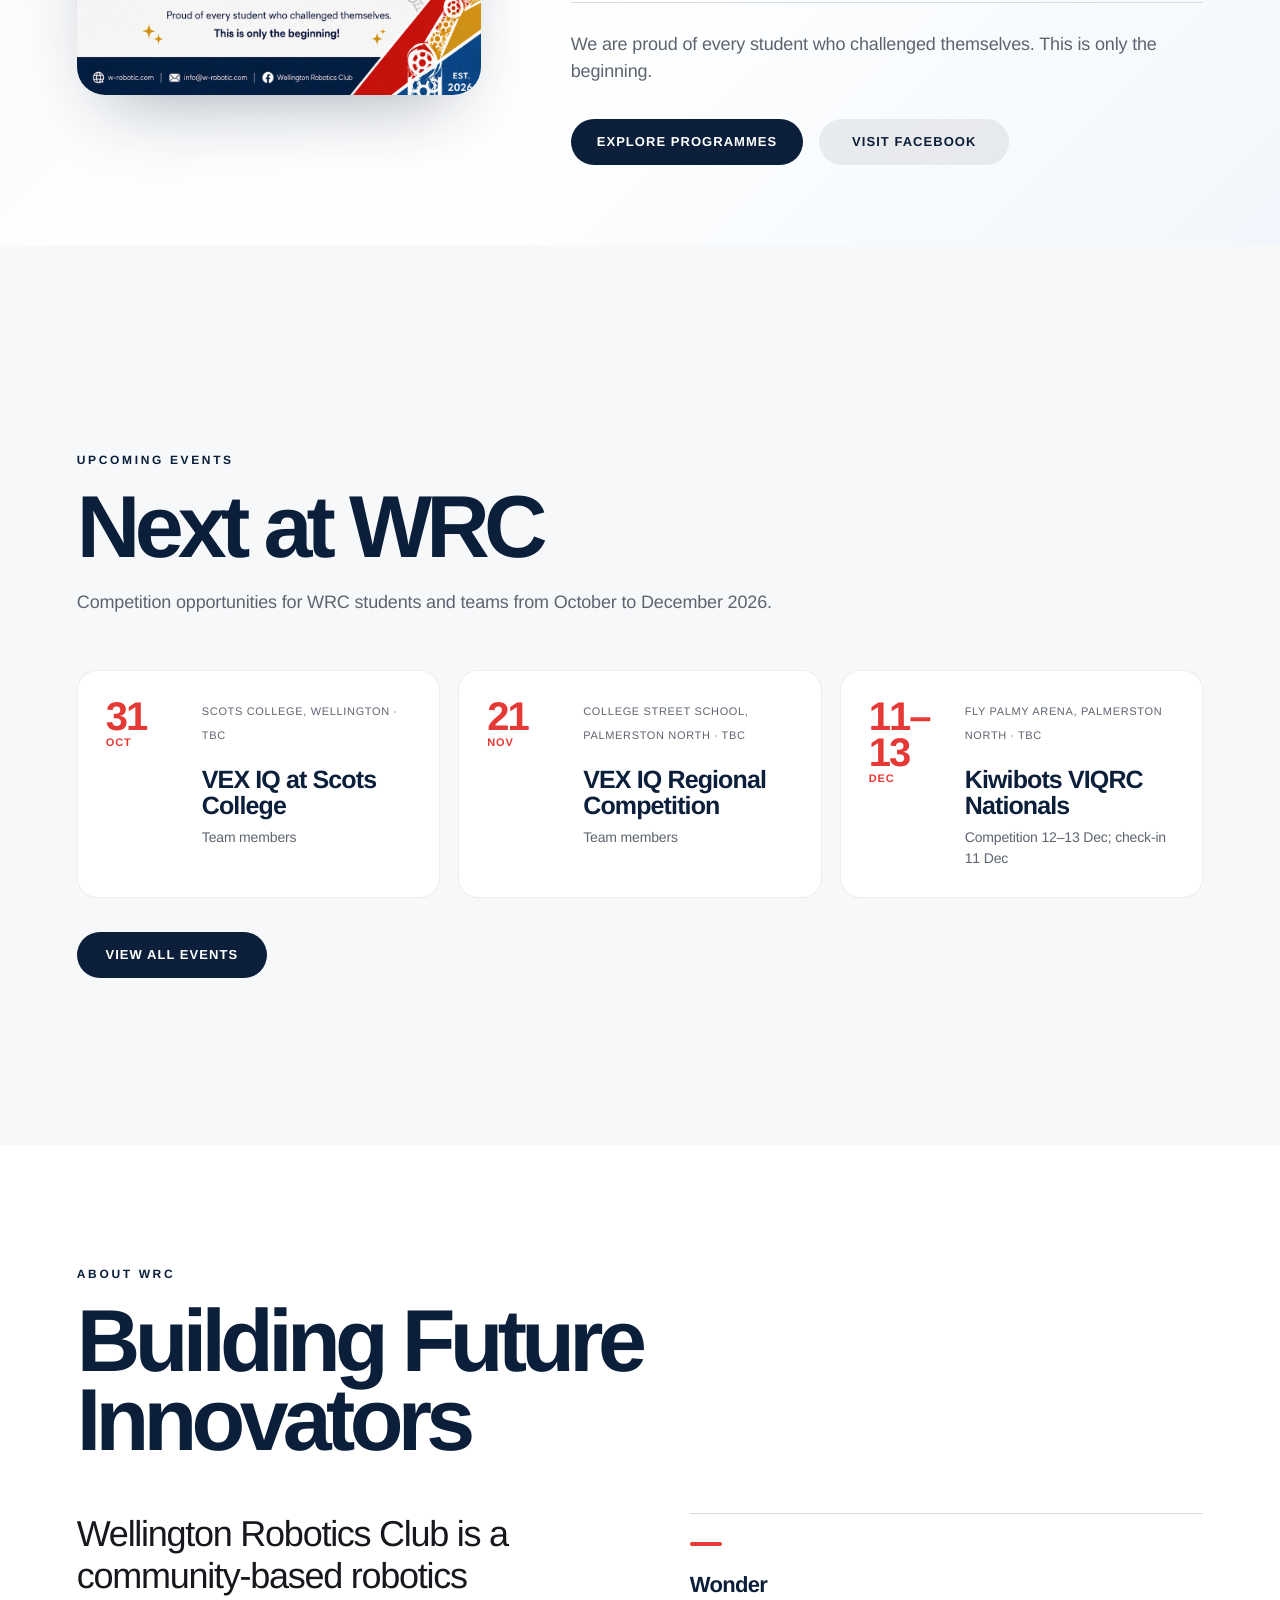
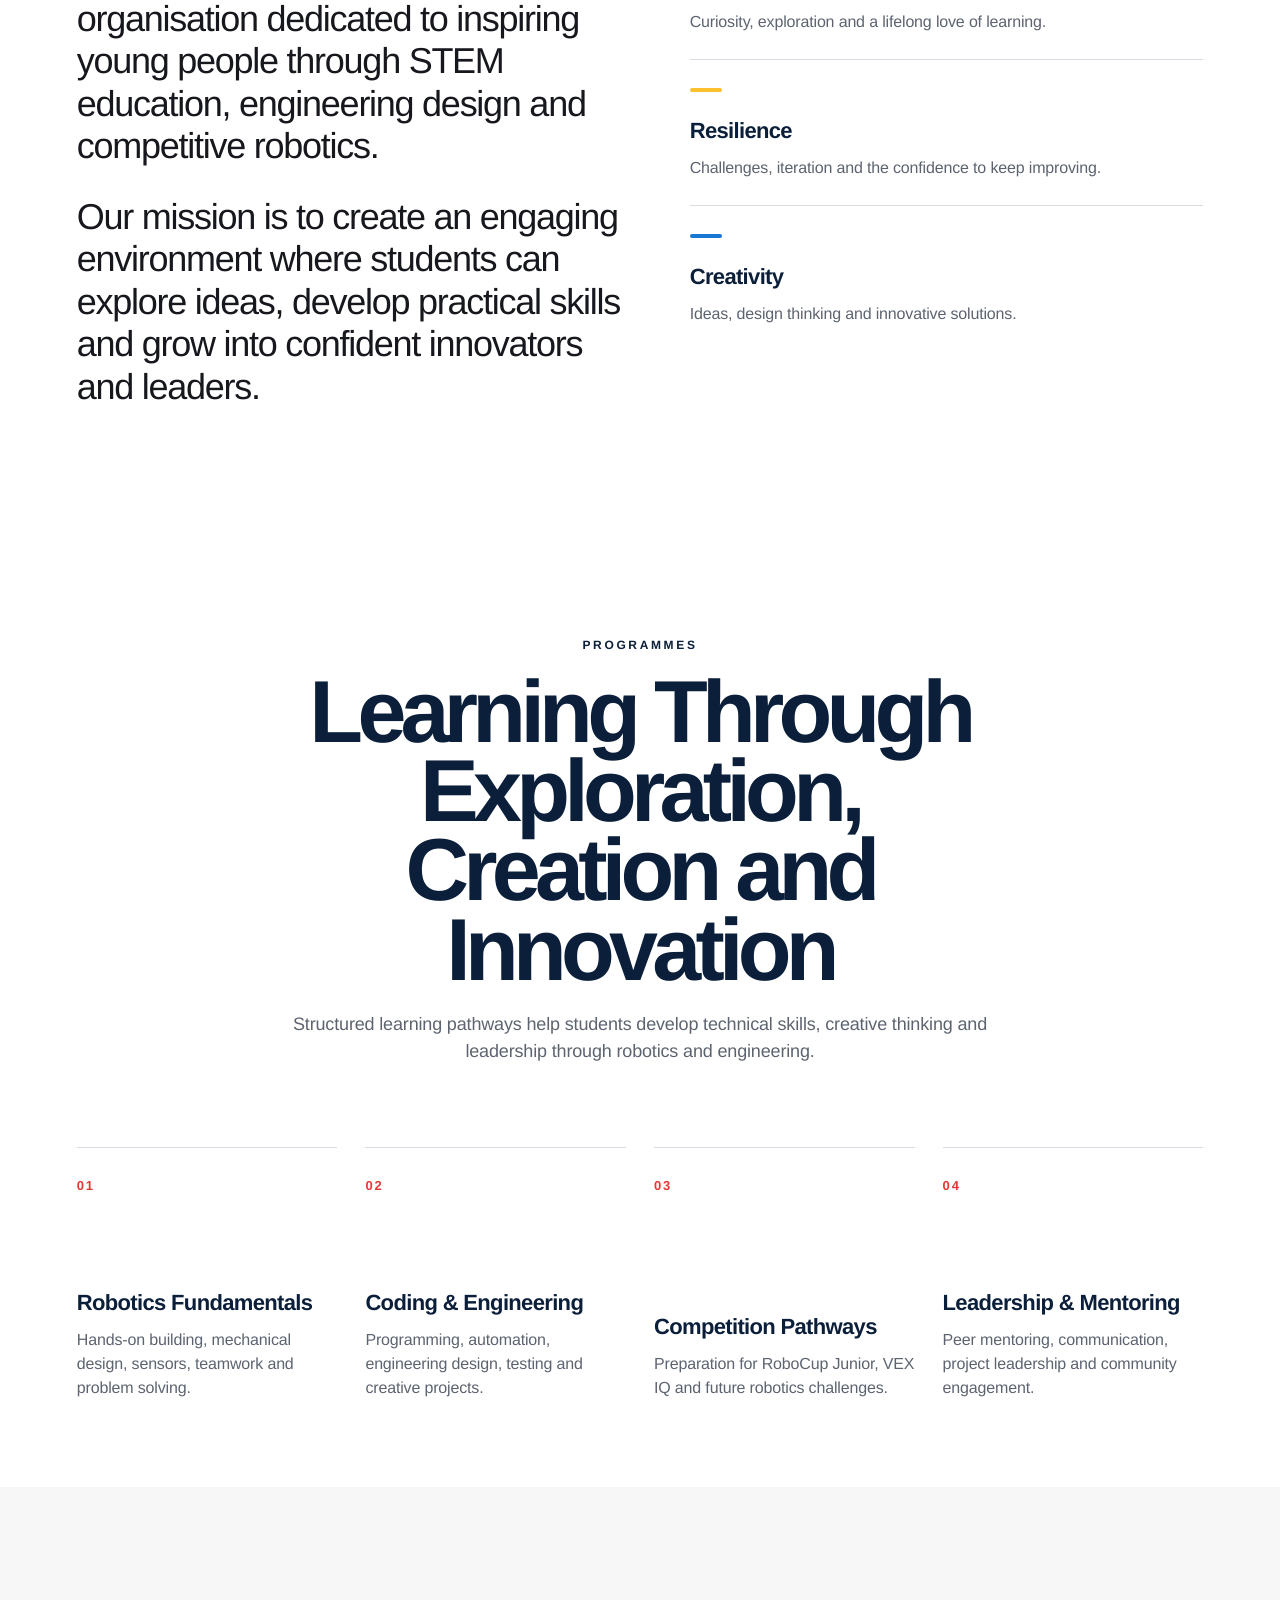
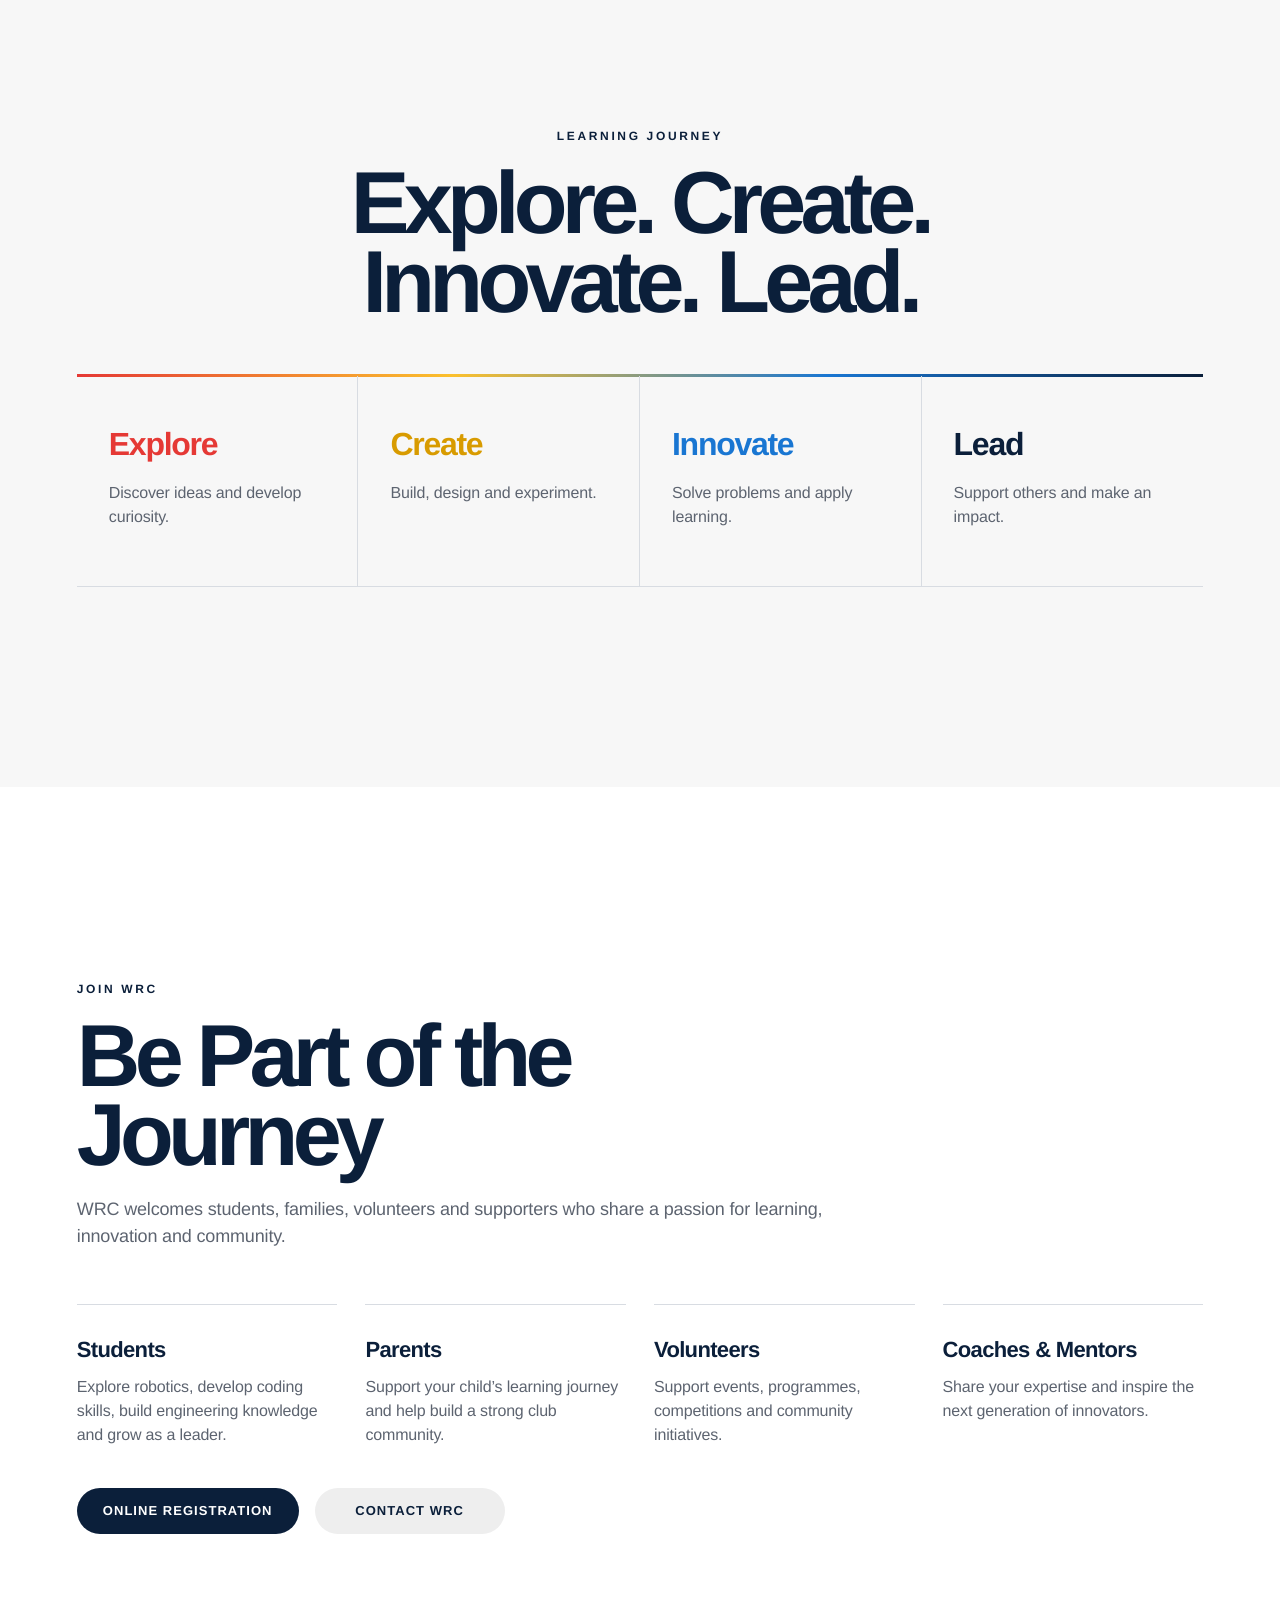
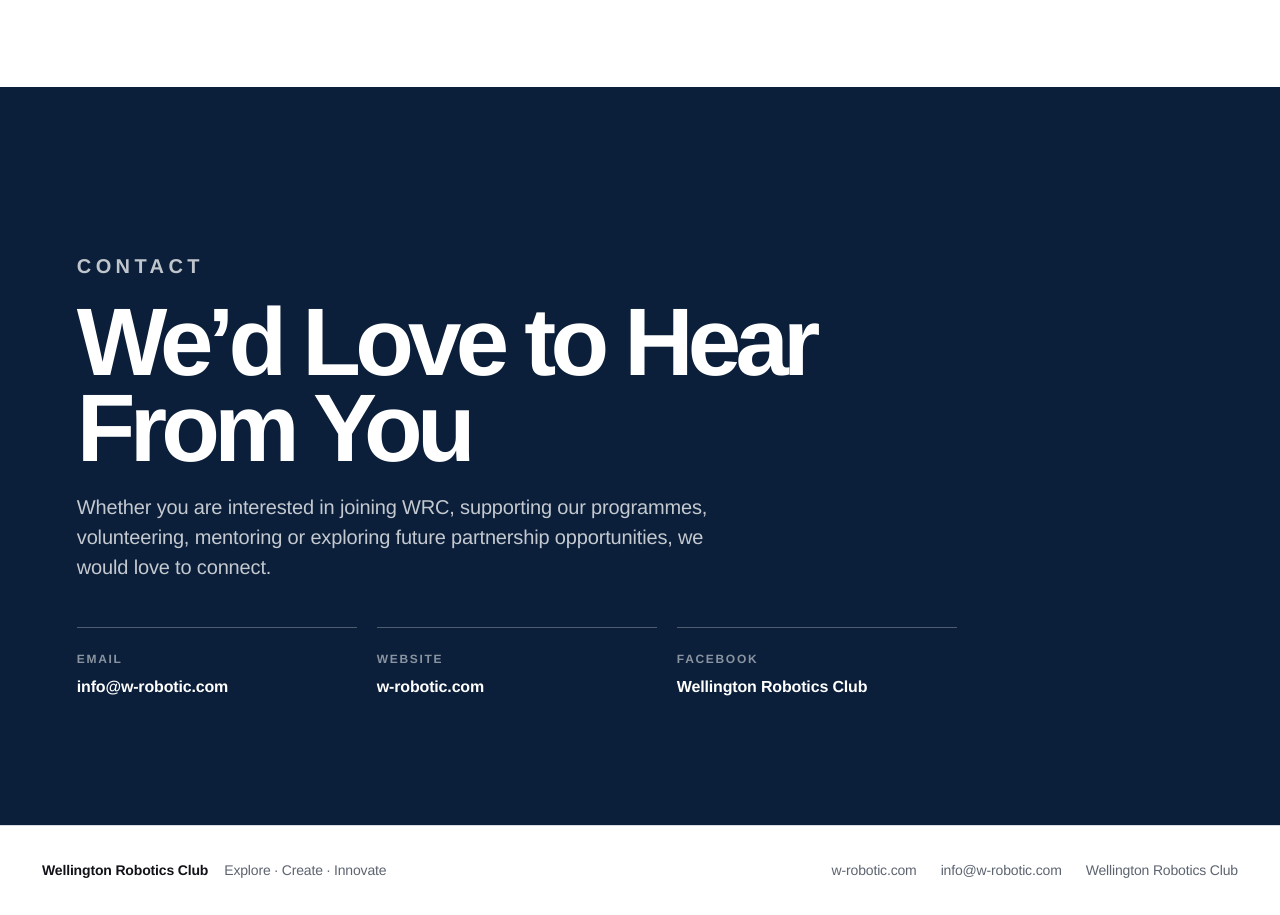
==== commit 2c7d90d5: "Update upcoming robotics events for late 2026" ====
--- a/index.html
+++ b/index.html
@@ -3,8 +3,24 @@
 <head>
   <meta charset="UTF-8" />
   <meta name="viewport" content="width=device-width, initial-scale=1.0" />
-  <title>Wellington Robotics Club | WRC</title>
-  <meta name="description" content="Wellington Robotics Club empowers young people through robotics, engineering, coding and competition." />
+  <title>Wellington Robotics Club | Kids Robotics &amp; Coding in Wellington NZ</title>
+  <meta name="description" content="Wellington Robotics Club offers hands-on robotics, coding, engineering and RoboCup competition opportunities for young people in Wellington, New Zealand." />
+  <link rel="canonical" href="https://w-robotic.com/" />
+  <link rel="alternate" hreflang="en-NZ" href="https://w-robotic.com/" />
+  <link rel="alternate" hreflang="zh-Hans" href="https://w-robotic.com/zh/" />
+  <link rel="alternate" hreflang="x-default" href="https://w-robotic.com/" />
+  <script type="application/ld+json">
+    {
+      "@context": "https://schema.org",
+      "@type": "Organization",
+      "name": "Wellington Robotics Club",
+      "alternateName": "WRC",
+      "url": "https://w-robotic.com/",
+      "logo": "https://w-robotic.com/assets/wrc-logo.png",
+      "email": "info@w-robotic.com",
+      "sameAs": ["https://www.facebook.com/groups/1531132175208178"]
+    }
+  </script>
   <link rel="icon" href="assets/favicon.svg" type="image/svg+xml" />
   <link rel="stylesheet" href="styles.css" />
 </head>
@@ -93,12 +109,12 @@
       <div class="section-heading">
         <p class="eyebrow">Upcoming Events</p>
         <h2>Next at WRC</h2>
-        <p class="section-copy">Competition opportunities for WRC students and teams in August 2026.</p>
+        <p class="section-copy">Competition opportunities for WRC students and teams from October to December 2026.</p>
       </div>
       <div class="home-event-grid">
-        <a href="events.html" class="home-event-card"><span><strong>01</strong>Aug</span><div><small>Rotorua · 09:00–15:00</small><h3>RoboCup National Rotorua</h3><p>RoboCup teams</p></div></a>
-        <a href="events.html" class="home-event-card"><span><strong>22</strong>Aug</span><div><small>Palmerston North · 09:00–16:00</small><h3>VEX IQ Competition</h3><p>Team members</p></div></a>
-        <a href="events.html" class="home-event-card"><span><strong>29</strong>Aug</span><div><small>Wellington · 13:00–17:00</small><h3>VEX IQ Scrimmage</h3><p>Team members</p></div></a>
+        <a href="events.html" class="home-event-card"><span><strong>31</strong>Oct</span><div><small>Scots College, Wellington · TBC</small><h3>VEX IQ at Scots College</h3><p>Team members</p></div></a>
+        <a href="events.html" class="home-event-card"><span><strong>21</strong>Nov</span><div><small>College Street School, Palmerston North · TBC</small><h3>VEX IQ Regional Competition</h3><p>Team members</p></div></a>
+        <a href="events.html" class="home-event-card"><span><strong>11–13</strong>Dec</span><div><small>Fly Palmy Arena, Palmerston North · TBC</small><h3>Kiwibots VIQRC Nationals</h3><p>Competition 12–13 Dec; check-in 11 Dec</p></div></a>
       </div>
       <div class="actions achievement-actions"><a class="btn primary" href="events.html">View all events</a></div>
     </section>
